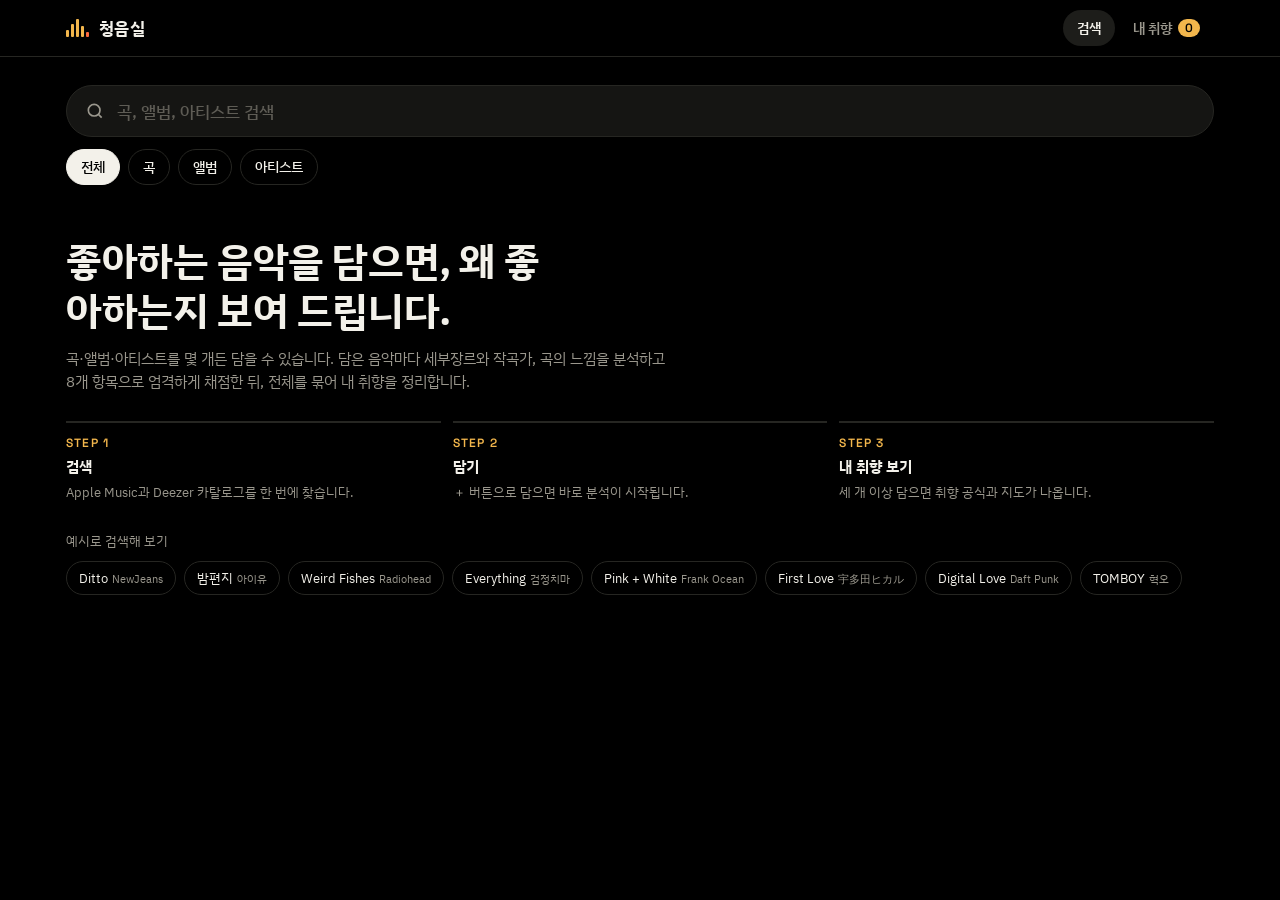
==== music-taste-lab/index.html @ bf543174 "feat(music-taste-lab): 음악 취향 분석 웹사이트 추가 Apple·Deezer 통합 검색, MusicBrainz 크레딧·세부장르, 30초 미리듣기 브라우저 내 오디" ====
<!doctype html>
<html lang="ko">
<head>
<meta charset="utf-8">
<meta name="viewport" content="width=device-width,initial-scale=1,viewport-fit=cover">
<title>청음실</title>
<meta name="description" content="곡·앨범·아티스트를 검색해 담으면 세부장르, 작곡가, 곡의 느낌, 엄격한 점수와 내 음악 취향을 분석해 줍니다.">
<meta name="theme-color" content="#000000">
<link rel="preconnect" href="https://fonts.googleapis.com">
<link rel="preconnect" href="https://fonts.gstatic.com" crossorigin>
<link rel="stylesheet" href="https://fonts.googleapis.com/css2?family=IBM+Plex+Sans+KR:wght@400;500;600;700&family=Space+Grotesk:wght@500;600;700&display=swap">
<link rel="stylesheet" href="style.css">
</head>
<body>
<header class="top">
  <div class="top-in">
    <a class="brand" href="#search" aria-label="청음실 처음으로">
      <span class="brand-mark" aria-hidden="true"><i></i><i></i><i></i><i></i><i></i></span>
      <span class="brand-name">청음실</span>
    </a>
    <nav class="nav" aria-label="주요 화면">
      <a href="#search" data-nav="search" class="nav-btn">검색</a>
      <a href="#taste" data-nav="taste" class="nav-btn">내 취향 <span class="count" id="libCount">0</span></a>
    </nav>
  </div>
</header>

<main>
  <section id="view-search" class="view">
    <div class="search-wrap">
      <form class="searchbox" id="searchForm" role="search" autocomplete="off">
        <svg class="ico" viewBox="0 0 24 24" aria-hidden="true"><circle cx="11" cy="11" r="7"/><path d="m20 20-3.6-3.6"/></svg>
        <input id="q" type="search" placeholder="곡, 앨범, 아티스트 검색" aria-label="곡, 앨범, 아티스트 검색" enterkeyhint="search" spellcheck="false">
        <button type="button" id="clearQ" class="clear" aria-label="검색어 지우기" hidden>×</button>
      </form>
      <div class="tabs" role="tablist" id="tabs">
        <button role="tab" data-tab="all" aria-selected="true">전체</button>
        <button role="tab" data-tab="track" aria-selected="false">곡</button>
        <button role="tab" data-tab="album" aria-selected="false">앨범</button>
        <button role="tab" data-tab="artist" aria-selected="false">아티스트</button>
      </div>
    </div>
    <div id="results" class="results" aria-live="polite"></div>
  </section>

  <section id="view-taste" class="view" hidden>
    <div id="taste"></div>
  </section>
</main>

<div id="sheetBack" class="sheet-back" hidden></div>
<aside id="sheet" class="sheet" hidden aria-modal="true" role="dialog" aria-label="분석">
  <div class="sheet-bar">
    <button class="icon-btn" id="sheetPrev" hidden aria-label="이전">‹</button>
    <span class="sheet-title" id="sheetTitle">분석</span>
    <button class="icon-btn" id="sheetClose" aria-label="닫기">×</button>
  </div>
  <div class="sheet-body" id="sheetBody"></div>
</aside>

<div class="player" id="playerBar" hidden>
  <img id="pArt" alt="">
  <div class="p-meta"><b id="pTitle"></b><span id="pArtist"></span></div>
  <button class="icon-btn" id="pToggle" aria-label="일시정지">❚❚</button>
  <div class="p-prog"><i id="pProg"></i></div>
</div>
<audio id="audio" preload="none"></audio>
<div id="toast" class="toast" role="status" hidden></div>

<script type="module" src="app.js"></script>
</body>
</html>
---- music-taste-lab/style.css ----
/* 청음실 — 블랙 리스닝룸. 앰버 VU 미터를 유일한 강조색으로 사용.
   레이아웃: 상단 고정 검색 → 결과 목록 → 오른쪽(모바일은 전체화면) 분석 시트 */
:root {
  --bg: #000000;
  --s1: #0c0c0b;
  --s2: #151513;
  --s3: #1d1d1a;
  --line: #262622;
  --fg: #f3f1ea;
  --mut: #9a978d;
  --dim: #5e5c55;
  --acc: #f2b64c;
  --acc-2: #c98a1e;
  --hot: #ff6b3d;
  --ok: #8fd18a;
  --ink: #000000;
  --r: 10px;
  --f-body: "IBM Plex Sans KR", "Apple SD Gothic Neo", "Malgun Gothic", system-ui, sans-serif;
  --f-num: "Space Grotesk", "IBM Plex Sans KR", ui-sans-serif, system-ui, sans-serif;
  --gutter-l: max(16px, env(safe-area-inset-left, 0px));
  --gutter-r: max(16px, env(safe-area-inset-right, 0px));
  color-scheme: dark;
}
* { box-sizing: border-box; }
html, body { background: var(--bg); color: var(--fg); }
body { margin: 0; font: 15px/1.55 var(--f-body); -webkit-font-smoothing: antialiased; padding-bottom: calc(76px + env(safe-area-inset-bottom, 0px)); }
img { max-width: 100%; display: block; }
a { color: inherit; }
button { font: inherit; color: inherit; cursor: pointer; }
:focus-visible { outline: 2px solid var(--acc); outline-offset: 2px; border-radius: 6px; }
[hidden] { display: none !important; }
h1, h2, h3 { text-wrap: balance; margin: 0; line-height: 1.25; }
.num { font-family: var(--f-num); font-variant-numeric: tabular-nums; }
.mut { color: var(--mut); }
.dim { color: var(--dim); }

/* ── 상단 ── */
.top { position: sticky; top: 0; z-index: 30; background: rgba(0,0,0,.92); backdrop-filter: blur(10px); border-bottom: 1px solid var(--line); padding-top: env(safe-area-inset-top, 0px); }
.top-in { max-width: 1180px; margin: 0 auto; display: flex; align-items: center; justify-content: space-between; gap: 16px; height: 56px; padding-left: var(--gutter-l); padding-right: var(--gutter-r); }
.brand { display: flex; align-items: center; gap: 10px; text-decoration: none; }
.brand-name { font-weight: 700; letter-spacing: .02em; font-size: 17px; }
.brand-mark { display: flex; align-items: flex-end; gap: 2px; height: 18px; }
.brand-mark i { width: 3px; background: var(--acc); border-radius: 1px; }
.brand-mark i:nth-child(1) { height: 40%; } .brand-mark i:nth-child(2) { height: 75%; } .brand-mark i:nth-child(3) { height: 100%; }
.brand-mark i:nth-child(4) { height: 60%; } .brand-mark i:nth-child(5) { height: 30%; background: var(--hot); }
.nav { display: flex; gap: 4px; }
.nav-btn { text-decoration: none; padding: 7px 14px; border-radius: 999px; color: var(--mut); font-weight: 600; font-size: 14px; display: flex; align-items: center; gap: 6px; }
.nav-btn[aria-current="page"] { background: var(--s3); color: var(--fg); }
.count { font-family: var(--f-num); font-size: 12px; background: var(--acc); color: var(--ink); border-radius: 999px; padding: 0 7px; line-height: 18px; min-width: 18px; text-align: center; }

main { max-width: 1180px; margin: 0 auto; padding-left: var(--gutter-l); padding-right: var(--gutter-r); }
.view { padding-block: 20px 40px; }

/* ── 검색 ── */
.search-wrap { position: sticky; top: calc(56px + env(safe-area-inset-top, 0px)); z-index: 20; background: var(--bg); padding-block: 8px 10px; }
.searchbox { position: relative; display: flex; align-items: center; background: var(--s2); border: 1px solid var(--line); border-radius: 999px; height: 52px; padding: 0 8px 0 18px; transition: border-color .15s; }
.searchbox:focus-within { border-color: var(--mut); }
.searchbox .ico { width: 20px; height: 20px; fill: none; stroke: var(--mut); stroke-width: 2; flex: none; }
.searchbox input { flex: 1; min-width: 0; background: none; border: 0; outline: 0; color: var(--fg); font: 500 17px var(--f-body); padding: 0 12px; height: 100%; }
.searchbox input::-webkit-search-cancel-button { display: none; }
.searchbox input::placeholder { color: var(--dim); }
.clear { width: 36px; height: 36px; border: 0; background: none; color: var(--mut); font-size: 22px; border-radius: 50%; }
.suggest { position: absolute; left: 0; right: 0; top: 58px; background: var(--s2); border: 1px solid var(--line); border-radius: 14px; list-style: none; margin: 0; padding: 6px; z-index: 5; box-shadow: 0 20px 40px rgba(0,0,0,.6); }
.suggest li { display: flex; align-items: center; gap: 12px; padding: 8px 10px; border-radius: 8px; cursor: pointer; }
.suggest li[aria-selected="true"], .suggest li:hover { background: var(--s3); }
.suggest img { width: 36px; height: 36px; border-radius: 4px; object-fit: cover; background: var(--s3); }
.suggest .t { display: flex; flex-direction: column; min-width: 0; }
.suggest .t b, .suggest .t span { white-space: nowrap; overflow: hidden; text-overflow: ellipsis; }
.suggest .t span { color: var(--mut); font-size: 13px; }
.tabs { display: flex; gap: 8px; margin-top: 12px; overflow-x: auto; scrollbar-width: none; }
.tabs button { flex: none; border: 1px solid var(--line); background: none; color: var(--fg); padding: 6px 14px; border-radius: 999px; font-size: 14px; font-weight: 500; }
.tabs button[aria-selected="true"] { background: var(--fg); color: var(--ink); border-color: var(--fg); }

.results { margin-top: 12px; display: grid; gap: 32px; }
.sec-h { display: flex; align-items: baseline; justify-content: space-between; gap: 12px; margin-bottom: 12px; }
.sec-h h2 { font-size: 20px; font-weight: 700; }
.sec-h .more { background: none; border: 0; color: var(--mut); font-size: 13px; font-weight: 600; padding: 4px; }
.sec-h .more:hover { color: var(--fg); }
.top-grid { display: grid; grid-template-columns: minmax(0, 5fr) minmax(0, 7fr); gap: 24px; }
.top-grid > div, .results > div { min-width: 0; }
.top-card { background: var(--s1); border: 1px solid var(--line); border-radius: 14px; padding: 20px; display: flex; flex-direction: column; gap: 16px; cursor: pointer; transition: background .15s; min-width: 0; }
.top-card:hover { background: var(--s2); }
.top-card img { width: 104px; height: 104px; object-fit: cover; border-radius: 8px; background: var(--s3); box-shadow: 0 10px 30px rgba(0,0,0,.6); }
.top-card.artist img { border-radius: 50%; }
.top-card h3 { font-size: 28px; font-weight: 700; word-break: keep-all; overflow-wrap: anywhere; }
.top-card .meta { display: flex; gap: 8px; align-items: center; color: var(--mut); font-size: 14px; flex-wrap: wrap; }
.pill { font-size: 11px; font-weight: 700; letter-spacing: .06em; padding: 3px 9px; border-radius: 999px; background: var(--s3); color: var(--fg); text-transform: uppercase; }
.top-card .row-actions { display: flex; gap: 8px; flex-wrap: wrap; }

.list { display: flex; flex-direction: column; min-width: 0; }
.trow { display: grid; grid-template-columns: 48px minmax(0, 1fr) auto auto; align-items: center; gap: 12px; padding: 6px 8px; border-radius: 8px; cursor: pointer; min-width: 0; }
.trow:hover { background: var(--s2); }
.cover { position: relative; width: 48px; height: 48px; border-radius: 4px; overflow: hidden; background: var(--s3); flex: none; }
.cover img { width: 100%; height: 100%; object-fit: cover; }
.cover .play { position: absolute; inset: 0; border: 0; background: rgba(0,0,0,.55); display: grid; place-items: center; opacity: 0; transition: opacity .12s; font-size: 16px; color: #fff; }
.trow:hover .cover .play, .cover .play.on, .cover .play:focus-visible { opacity: 1; }
.cover .play[disabled] { display: none; }
.tmeta { min-width: 0; display: flex; flex-direction: column; }
.tmeta b { font-weight: 600; white-space: nowrap; overflow: hidden; text-overflow: ellipsis; }
.tmeta span { color: var(--mut); font-size: 13px; white-space: nowrap; overflow: hidden; text-overflow: ellipsis; }
.e { display: inline-block; font-size: 9px; font-weight: 700; background: var(--mut); color: var(--ink); border-radius: 2px; padding: 0 3px; margin-right: 6px; vertical-align: 2px; }
.dur { display: flex; align-items: center; gap: 10px; color: var(--mut); font-size: 13px; font-family: var(--f-num); font-variant-numeric: tabular-nums; }
.srcs { display: flex; gap: 3px; }
.srcs i { width: 6px; height: 6px; border-radius: 50%; background: var(--dim); }
.srcs i.apple { background: #e9e6dc; } .srcs i.deezer { background: var(--acc-2); }

.add { width: 34px; height: 34px; border-radius: 50%; border: 1px solid var(--line); background: none; display: grid; place-items: center; font-size: 18px; line-height: 1; color: var(--fg); flex: none; }
.add:hover { border-color: var(--fg); }
.add.on { background: var(--acc); color: var(--ink); border-color: var(--acc); }

.btn { display: inline-flex; align-items: center; gap: 8px; border: 1px solid var(--line); background: var(--s2); color: var(--fg); padding: 9px 16px; border-radius: 999px; font-size: 14px; font-weight: 600; text-decoration: none; }
.btn:hover { border-color: var(--mut); }
.btn.primary { background: var(--acc); color: var(--ink); border-color: var(--acc); }
.btn.primary:hover { background: #ffc965; }
.btn.ghost { background: none; }
.btn.small { padding: 6px 12px; font-size: 13px; }

.shelf { display: grid; grid-auto-flow: column; grid-auto-columns: minmax(150px, 180px); gap: 14px; overflow-x: auto; padding-bottom: 8px; scrollbar-width: thin; scrollbar-color: var(--line) transparent; }
.card { background: none; border: 0; text-align: left; padding: 10px; border-radius: 10px; display: flex; flex-direction: column; gap: 8px; min-width: 0; cursor: pointer; }
.card:hover { background: var(--s2); }
.card img, .card .ph { width: 100%; aspect-ratio: 1; object-fit: cover; border-radius: 6px; background: var(--s3); }
.card.artist img, .card.artist .ph { border-radius: 50%; }
.card b { font-weight: 600; white-space: nowrap; overflow: hidden; text-overflow: ellipsis; }
.card span { color: var(--mut); font-size: 13px; white-space: nowrap; overflow: hidden; text-overflow: ellipsis; }
.ph { display: grid; place-items: center; color: var(--dim); font: 700 28px var(--f-num); }
.grid-cards { display: grid; grid-template-columns: repeat(auto-fill, minmax(150px, 1fr)); gap: 6px; }

/* 시작 화면 */
.intro { padding-block: 28px 8px; display: grid; gap: 28px; }
.intro h1 { font-size: clamp(26px, 4.4vw, 40px); font-weight: 700; letter-spacing: -.01em; max-width: 18em; }
.intro p { color: var(--mut); max-width: 40em; margin: 0; }
.steps { display: grid; grid-template-columns: repeat(3, minmax(0, 1fr)); gap: 12px; }
.step { border-top: 2px solid var(--line); padding-top: 12px; display: grid; gap: 4px; }
.step b { font-size: 15px; } .step span { color: var(--mut); font-size: 13px; }
.step .n { font: 600 12px var(--f-num); color: var(--acc); letter-spacing: .1em; }
.chips { display: flex; flex-wrap: wrap; gap: 8px; }
.chip { border: 1px solid var(--line); background: none; color: var(--fg); padding: 6px 12px; border-radius: 999px; font-size: 13px; }
.chip:hover { border-color: var(--acc); color: var(--acc); }
.chip small { color: var(--mut); margin-left: 4px; }

.state { padding: 40px 0; color: var(--mut); text-align: center; }
.skel { display: grid; gap: 10px; }
.skel i { height: 56px; border-radius: 8px; background: linear-gradient(90deg, var(--s1), var(--s2), var(--s1)); background-size: 200% 100%; animation: sh 1.2s linear infinite; }
@keyframes sh { to { background-position: -200% 0; } }
.notice { font-size: 13px; color: var(--mut); border: 1px dashed var(--line); border-radius: 8px; padding: 8px 12px; }

/* ── 분석 시트 ── */
.sheet-back { position: fixed; inset: 0; background: rgba(0,0,0,.6); z-index: 40; }
.sheet { position: fixed; top: 0; right: 0; bottom: 0; width: min(560px, 100%); background: var(--s1); border-left: 1px solid var(--line); z-index: 41; display: flex; flex-direction: column; padding-top: env(safe-area-inset-top, 0px); padding-bottom: env(safe-area-inset-bottom, 0px); padding-right: env(safe-area-inset-right, 0px); animation: slide .22s ease-out; }
@keyframes slide { from { transform: translateX(24px); opacity: .4; } }
.sheet-bar { display: flex; align-items: center; justify-content: space-between; gap: 8px; height: 52px; padding: 0 10px; border-bottom: 1px solid var(--line); }
.sheet-title { font-weight: 600; font-size: 14px; color: var(--mut); flex: 1; padding-left: 6px; white-space: nowrap; overflow: hidden; text-overflow: ellipsis; }
.icon-btn { width: 38px; height: 38px; border-radius: 50%; border: 0; background: none; color: var(--fg); font-size: 22px; display: grid; place-items: center; }
.icon-btn:hover { background: var(--s3); }
.sheet-body { overflow-y: auto; padding: 20px 20px 48px; display: grid; gap: 28px; align-content: start; }
.d-head { display: grid; grid-template-columns: 112px minmax(0, 1fr); gap: 16px; align-items: end; }
.d-head img, .d-head .ph { width: 112px; height: 112px; object-fit: cover; border-radius: 8px; background: var(--s3); }
.d-head.artist img, .d-head.artist .ph { border-radius: 50%; }
.d-head h2 { font-size: 24px; font-weight: 700; word-break: keep-all; overflow-wrap: anywhere; }
.d-head .sub { color: var(--mut); font-size: 14px; }
.d-actions { display: flex; gap: 8px; flex-wrap: wrap; }
.links { display: flex; gap: 6px; flex-wrap: wrap; }
.links a { font-size: 12px; font-weight: 600; color: var(--mut); border: 1px solid var(--line); padding: 4px 10px; border-radius: 999px; text-decoration: none; }
.links a:hover { color: var(--fg); border-color: var(--mut); }
.block { display: grid; gap: 12px; }
.block > h3 { font-size: 13px; font-weight: 700; letter-spacing: .08em; color: var(--mut); text-transform: uppercase; }
.progress { display: grid; gap: 6px; font-size: 14px; }
.progress div { display: flex; gap: 10px; align-items: center; color: var(--mut); }
.progress div.done { color: var(--fg); }
.progress div::before { content: ""; width: 8px; height: 8px; border-radius: 50%; background: var(--line); flex: none; }
.progress div.done::before { background: var(--acc); }
.progress div.now::before { background: var(--acc); animation: pulse .9s ease-in-out infinite alternate; }
@keyframes pulse { to { opacity: .2; } }

/* 점수 */
.score { display: grid; grid-template-columns: auto minmax(0, 1fr); gap: 18px; align-items: center; background: var(--s2); border: 1px solid var(--line); border-radius: 14px; padding: 18px; }
.score-num { font: 700 56px/1 var(--f-num); letter-spacing: -.03em; font-variant-numeric: tabular-nums; }
.score-num small { font-size: 18px; color: var(--mut); letter-spacing: 0; margin-left: 2px; }
.score-grade { display: flex; align-items: baseline; gap: 8px; }
.score-grade b { font: 700 22px var(--f-num); color: var(--acc); }
.score p { margin: 4px 0 0; font-size: 13px; color: var(--mut); }
.vu { display: flex; gap: 2px; height: 10px; margin-top: 10px; }
.vu i { flex: 1; background: var(--s3); border-radius: 1px; }
.vu i.on { background: var(--acc); } .vu i.on.hot { background: var(--hot); }
.axes { display: grid; gap: 2px; }
.axis { display: grid; grid-template-columns: 92px minmax(0, 1fr) 46px 40px; align-items: center; gap: 10px; padding: 6px 0; border-bottom: 1px solid var(--line); }
.axis .nm { font-size: 14px; font-weight: 600; display: flex; flex-direction: column; }
.axis .nm small { font: 500 11px var(--f-num); color: var(--dim); }
.axis input[type=range] { width: 100%; accent-color: var(--acc); min-width: 0; }
.axis .v { font: 600 15px var(--f-num); text-align: right; font-variant-numeric: tabular-nums; }
.badge { white-space: nowrap; font-size: 10px; font-weight: 700; padding: 2px 6px; border-radius: 4px; text-align: center; letter-spacing: .02em; }
.badge.m { background: rgba(242,182,76,.16); color: var(--acc); }
.badge.g { background: var(--s3); color: var(--mut); }
.badge.u { background: var(--fg); color: var(--ink); }
.axis-hint { grid-column: 1 / -1; font-size: 12px; color: var(--dim); margin-top: -2px; }
.score-tools { display: flex; gap: 14px; align-items: center; flex-wrap: wrap; font-size: 13px; color: var(--mut); }
.score-tools label { display: flex; gap: 6px; align-items: center; cursor: pointer; }
.fit { display: grid; grid-template-columns: repeat(2, minmax(0, 1fr)); gap: 10px; }
.kv { background: var(--s2); border: 1px solid var(--line); border-radius: 10px; padding: 12px 14px; display: grid; gap: 2px; min-width: 0; }
.kv span { font-size: 12px; color: var(--mut); }
.kv b { font: 600 22px var(--f-num); font-variant-numeric: tabular-nums; }
.kv em { font-style: normal; font-size: 12px; color: var(--dim); }

.genres { display: flex; flex-wrap: wrap; gap: 8px; }
.genre { border: 1px solid var(--line); border-radius: 8px; padding: 6px 10px; display: flex; flex-direction: column; min-width: 0; }
.genre b { font-size: 14px; font-weight: 600; }
.genre span { font-size: 11px; color: var(--mut); }
.genre.lead { border-color: var(--acc); }
.genre.lead b { color: var(--acc); }
.credits { display: grid; gap: 8px; }
.credit { display: grid; grid-template-columns: 96px minmax(0, 1fr); gap: 12px; font-size: 14px; }
.credit span { color: var(--mut); }
.credit b { font-weight: 500; }
.mood-words { font-size: 26px; font-weight: 700; letter-spacing: -.01em; }
.mood-tex { display: flex; flex-wrap: wrap; gap: 6px; }
.mood-tex span { font-size: 13px; color: var(--fg); background: var(--s2); border-radius: 6px; padding: 4px 9px; }
.metrics { display: grid; grid-template-columns: repeat(2, minmax(0, 1fr)); gap: 8px; }
.metric { background: var(--s2); border-radius: 10px; padding: 10px 12px; display: grid; gap: 4px; min-width: 0; }
.metric span { font-size: 12px; color: var(--mut); }
.metric b { font: 600 18px var(--f-num); font-variant-numeric: tabular-nums; }
.metric em { font-style: normal; font-size: 11px; color: var(--dim); line-height: 1.4; }
.meter { height: 4px; background: var(--s3); border-radius: 2px; overflow: hidden; }
.meter i { display: block; height: 100%; background: var(--acc); }
.quad-wrap { position: relative; }
canvas.quad { width: 100%; aspect-ratio: 1.25; display: block; background: var(--s1); border: 1px solid var(--line); border-radius: 12px; }
.foot { font-size: 12px; color: var(--dim); line-height: 1.6; border-top: 1px solid var(--line); padding-top: 12px; }
.foot a { color: var(--mut); }
.tracks .trow { grid-template-columns: 28px minmax(0, 1fr) 80px 44px; }
.tracks .idx { color: var(--mut); font: 500 13px var(--f-num); text-align: center; }
.minibar { display: flex; align-items: center; gap: 8px; font: 600 13px var(--f-num); }
.minibar i { flex: 1; height: 4px; background: var(--s3); border-radius: 2px; position: relative; overflow: hidden; }
.minibar i::after { content: ""; position: absolute; inset: 0 auto 0 0; width: var(--w, 0%); background: var(--acc); }

/* ── 취향 리포트 ── */
.t-head { display: grid; gap: 10px; padding-block: 12px 4px; }
.t-head .ver { font: 600 12px var(--f-num); color: var(--acc); letter-spacing: .12em; }
.t-head h1 { font-size: clamp(24px, 3.6vw, 34px); font-weight: 700; max-width: 22em; }
.t-head p { margin: 0; color: var(--mut); max-width: 46em; }
.t-grid { display: grid; grid-template-columns: repeat(2, minmax(0, 1fr)); gap: 16px; margin-top: 20px; align-items: start; }
.panel { background: var(--s1); border: 1px solid var(--line); border-radius: 14px; padding: 18px; display: grid; gap: 14px; align-content: start; min-width: 0; }
.panel h2 { font-size: 15px; font-weight: 700; }
.panel.wide { grid-column: 1 / -1; }
.bars { display: grid; gap: 8px; }
.bar { display: grid; grid-template-columns: minmax(0, 9em) minmax(0, 1fr) 3.2em; gap: 10px; align-items: center; font-size: 14px; }
.bar .lbl { white-space: nowrap; overflow: hidden; text-overflow: ellipsis; }
.bar .lbl small { color: var(--mut); margin-left: 4px; }
.bar .trk { height: 8px; background: var(--s3); border-radius: 2px; overflow: hidden; }
.bar .trk i { display: block; height: 100%; background: var(--acc); }
.bar .val { text-align: right; color: var(--mut); font: 500 13px var(--f-num); }
.stats { display: grid; grid-template-columns: repeat(3, minmax(0, 1fr)); gap: 8px; }
.lib-tools { display: flex; gap: 8px; flex-wrap: wrap; align-items: center; justify-content: space-between; }
.seg { display: inline-flex; background: var(--s2); border-radius: 999px; padding: 3px; }
.seg button { border: 0; background: none; color: var(--mut); padding: 5px 12px; border-radius: 999px; font-size: 13px; font-weight: 600; }
.seg button[aria-pressed="true"] { background: var(--s3); color: var(--fg); }
.lrow { display: grid; grid-template-columns: 48px minmax(0, 1fr) 64px 34px; gap: 12px; align-items: center; padding: 6px 8px; border-radius: 8px; cursor: pointer; }
.lrow:hover { background: var(--s2); }
.lscore { text-align: right; display: flex; flex-direction: column; }
.lscore b { font: 700 18px var(--f-num); font-variant-numeric: tabular-nums; }
.lscore span { font-size: 11px; color: var(--mut); }
.queue { font-size: 13px; color: var(--acc); display: flex; align-items: center; gap: 8px; }
.queue::before { content: ""; width: 7px; height: 7px; border-radius: 50%; background: var(--acc); animation: pulse .9s ease-in-out infinite alternate; }
.danger { color: var(--hot) !important; }

/* 하단 플레이어 */
.player { position: fixed; left: 0; right: 0; bottom: 0; z-index: 35; background: var(--s1); border-top: 1px solid var(--line); display: grid; grid-template-columns: 44px minmax(0, 1fr) 40px; gap: 12px; align-items: center; padding: 8px var(--gutter-r) calc(8px + env(safe-area-inset-bottom, 0px)) var(--gutter-l); }
.player img { width: 44px; height: 44px; border-radius: 4px; object-fit: cover; background: var(--s3); }
.p-meta { display: flex; flex-direction: column; min-width: 0; }
.p-meta b, .p-meta span { white-space: nowrap; overflow: hidden; text-overflow: ellipsis; }
.p-meta span { font-size: 12px; color: var(--mut); }
.p-prog { position: absolute; left: 0; right: 0; top: -1px; height: 2px; background: transparent; }
.p-prog i { display: block; height: 100%; width: 0; background: var(--acc); }
.toast { position: fixed; left: 50%; bottom: calc(84px + env(safe-area-inset-bottom, 0px)); transform: translateX(-50%); background: var(--fg); color: var(--ink); padding: 10px 18px; border-radius: 999px; font-size: 14px; font-weight: 600; z-index: 60; max-width: calc(100% - 32px); text-align: center; }

@media (max-width: 860px) {
  .top-grid { grid-template-columns: minmax(0, 1fr); }
  .t-grid { grid-template-columns: minmax(0, 1fr); }
}
@media (max-width: 560px) {
  body { font-size: 14px; }
  .steps { grid-template-columns: minmax(0, 1fr); }
  .trow { grid-template-columns: 48px minmax(0, 1fr) auto; }
  .trow .dur { display: none; }
  .sheet-body { padding: 16px 16px 48px; }
  .d-head { grid-template-columns: 88px minmax(0, 1fr); }
  .d-head img, .d-head .ph { width: 88px; height: 88px; }
  .axis { grid-template-columns: 74px minmax(0, 1fr) 34px 44px; gap: 8px; }
  .score-num { font-size: 46px; }
  .stats { grid-template-columns: repeat(2, minmax(0, 1fr)); }
  .bar { grid-template-columns: minmax(0, 7em) minmax(0, 1fr) 2.8em; }
  .tracks .trow { grid-template-columns: 24px minmax(0, 1fr) 64px 40px; }
}
@media (prefers-reduced-motion: reduce) { *, *::before, *::after { animation: none !important; transition: none !important; } }
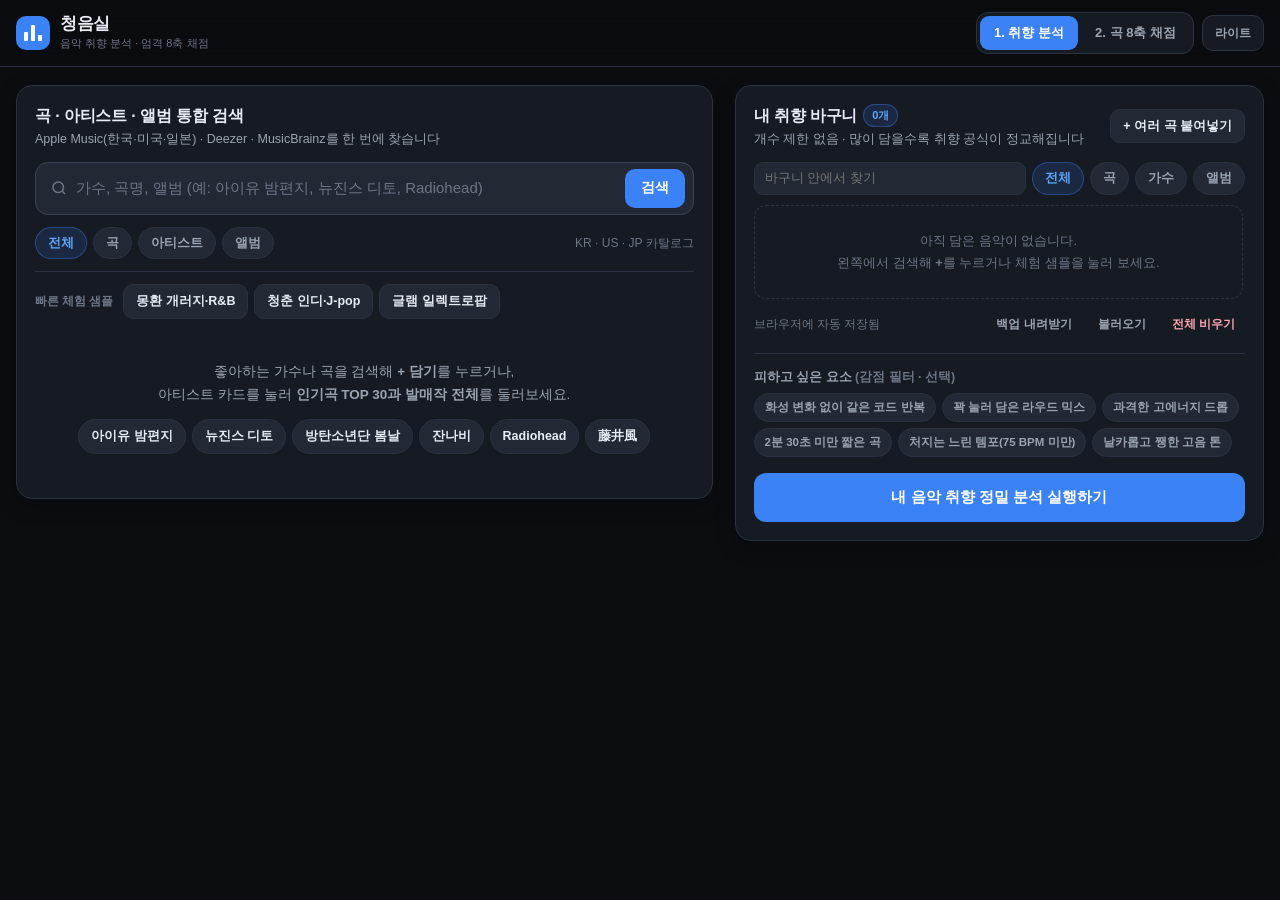
==== commit f65cd36d: "feat(music-taste-lab): 참고 디자인 기반 전면 개편, 한글 검색 정확도 개선 - 왼쪽 통합 검색 + 오른쪽 취향 바구니, 아티스트(인기곡 30·발매작)·앨범 상세" ====
--- a/music-taste-lab/index.html
+++ b/music-taste-lab/index.html
@@ -4,69 +4,184 @@
 <meta charset="utf-8">
 <meta name="viewport" content="width=device-width,initial-scale=1,viewport-fit=cover">
 <title>청음실</title>
-<meta name="description" content="곡·앨범·아티스트를 검색해 담으면 세부장르, 작곡가, 곡의 느낌, 엄격한 점수와 내 음악 취향을 분석해 줍니다.">
-<meta name="theme-color" content="#000000">
-<link rel="preconnect" href="https://fonts.googleapis.com">
-<link rel="preconnect" href="https://fonts.gstatic.com" crossorigin>
-<link rel="stylesheet" href="https://fonts.googleapis.com/css2?family=IBM+Plex+Sans+KR:wght@400;500;600;700&family=Space+Grotesk:wght@500;600;700&display=swap">
+<meta name="description" content="곡·앨범·아티스트를 검색해 담으면 세부장르, 작곡가, 곡의 느낌, 엄격한 8축 점수와 내 음악 취향 공식을 분석해 줍니다.">
+<meta name="theme-color" content="#0B0D10">
+<link rel="icon" href="data:image/svg+xml,%3Csvg xmlns=%22http://www.w3.org/2000/svg%22 viewBox=%220 0 16 16%22%3E%3Crect width=%2216%22 height=%2216%22 rx=%224%22 fill=%22%233B82F6%22/%3E%3Crect x=%223.5%22 y=%227%22 width=%222%22 height=%225.5%22 fill=%22%23fff%22/%3E%3Crect x=%227%22 y=%223.5%22 width=%222%22 height=%229%22 fill=%22%23fff%22/%3E%3Crect x=%2210.5%22 y=%228.5%22 width=%222%22 height=%224%22 fill=%22%23fff%22/%3E%3C/svg%3E">
 <link rel="stylesheet" href="style.css">
 </head>
 <body>
-<header class="top">
-  <div class="top-in">
-    <a class="brand" href="#search" aria-label="청음실 처음으로">
-      <span class="brand-mark" aria-hidden="true"><i></i><i></i><i></i><i></i><i></i></span>
-      <span class="brand-name">청음실</span>
+<header class="app-header">
+  <div class="header-inner">
+    <a class="brand" href="#" data-act="tab" data-tab="analyze" aria-label="청음실 처음 화면">
+      <span class="brand-badge" aria-hidden="true"><i></i><i></i><i></i></span>
+      <span><span class="brand-title">청음실</span><span class="brand-sub">음악 취향 분석 · 엄격 8축 채점</span></span>
     </a>
-    <nav class="nav" aria-label="주요 화면">
-      <a href="#search" data-nav="search" class="nav-btn">검색</a>
-      <a href="#taste" data-nav="taste" class="nav-btn">내 취향 <span class="count" id="libCount">0</span></a>
-    </nav>
+    <div class="header-actions">
+      <nav class="segmented-nav" aria-label="화면 전환">
+        <button type="button" class="nav-btn active" data-act="tab" data-tab="analyze">1. 취향 분석</button>
+        <button type="button" class="nav-btn" data-act="tab" data-tab="rubric">2. 곡 8축 채점</button>
+      </nav>
+      <button type="button" class="theme-btn" id="themeBtn" aria-label="밝은 화면으로 전환">라이트</button>
+    </div>
   </div>
 </header>
 
-<main>
-  <section id="view-search" class="view">
-    <div class="search-wrap">
-      <form class="searchbox" id="searchForm" role="search" autocomplete="off">
-        <svg class="ico" viewBox="0 0 24 24" aria-hidden="true"><circle cx="11" cy="11" r="7"/><path d="m20 20-3.6-3.6"/></svg>
-        <input id="q" type="search" placeholder="곡, 앨범, 아티스트 검색" aria-label="곡, 앨범, 아티스트 검색" enterkeyhint="search" spellcheck="false">
-        <button type="button" id="clearQ" class="clear" aria-label="검색어 지우기" hidden>×</button>
-      </form>
-      <div class="tabs" role="tablist" id="tabs">
-        <button role="tab" data-tab="all" aria-selected="true">전체</button>
-        <button role="tab" data-tab="track" aria-selected="false">곡</button>
-        <button role="tab" data-tab="album" aria-selected="false">앨범</button>
-        <button role="tab" data-tab="artist" aria-selected="false">아티스트</button>
+<main class="container">
+  <!-- 1. 취향 분석 -->
+  <section id="viewAnalyze">
+    <div class="workspace-grid">
+      <!-- 왼쪽: 검색 -->
+      <div class="card" id="searchCard">
+        <div class="card-header">
+          <div>
+            <h1 class="card-title">곡 · 아티스트 · 앨범 통합 검색</h1>
+            <p class="card-desc">Apple Music(한국·미국·일본) · Deezer · MusicBrainz를 한 번에 찾습니다</p>
+          </div>
+        </div>
+        <form class="search-box" id="searchForm" role="search" autocomplete="off">
+          <svg class="ico" viewBox="0 0 24 24" aria-hidden="true"><circle cx="11" cy="11" r="7"/><path d="m20 20-3.6-3.6"/></svg>
+          <input id="q" type="search" class="search-input" placeholder="가수, 곡명, 앨범 (예: 아이유 밤편지, 뉴진스 디토, Radiohead)" aria-label="검색어" enterkeyhint="search" spellcheck="false">
+          <button type="button" class="btn-ghost" id="clearQ" aria-label="검색어 지우기" hidden>✕</button>
+          <button type="submit" class="btn-primary">검색</button>
+        </form>
+        <div class="filter-row">
+          <div class="pill-group" role="tablist" id="filters">
+            <button type="button" class="pill active" data-act="filter" data-f="all">전체</button>
+            <button type="button" class="pill" data-act="filter" data-f="track">곡</button>
+            <button type="button" class="pill" data-act="filter" data-f="artist">아티스트</button>
+            <button type="button" class="pill" data-act="filter" data-f="album">앨범</button>
+          </div>
+          <span class="status" id="status">KR · US · JP 카탈로그</span>
+        </div>
+        <div class="preset-bar">
+          <span class="preset-label">빠른 체험 샘플</span>
+          <button type="button" class="btn-secondary" data-act="preset" data-p="garage">몽환 개러지·R&amp;B</button>
+          <button type="button" class="btn-secondary" data-act="preset" data-p="band">청춘 인디·J-pop</button>
+          <button type="button" class="btn-secondary" data-act="preset" data-p="glam">글램 일렉트로팝</button>
+        </div>
+        <div id="results" class="results-area" aria-live="polite"></div>
+      </div>
+
+      <!-- 오른쪽: 취향 바구니 -->
+      <div class="card sticky-col" id="basketCard">
+        <div class="card-header">
+          <div>
+            <h2 class="card-title">내 취향 바구니 <span class="badge" id="basketCount">0개</span></h2>
+            <p class="card-desc">개수 제한 없음 · 많이 담을수록 취향 공식이 정교해집니다</p>
+          </div>
+          <div class="row-gap">
+            <button type="button" class="btn-secondary" data-act="bulkOpen">+ 여러 곡 붙여넣기</button>
+          </div>
+        </div>
+        <div class="basket-toolbar">
+          <input id="basketFilter" type="search" class="basket-search" placeholder="바구니 안에서 찾기" aria-label="바구니 안에서 찾기">
+          <div class="pill-group" id="basketTypes">
+            <button type="button" class="pill active" data-act="btype" data-t="all">전체</button>
+            <button type="button" class="pill" data-act="btype" data-t="track">곡</button>
+            <button type="button" class="pill" data-act="btype" data-t="artist">가수</button>
+            <button type="button" class="pill" data-act="btype" data-t="album">앨범</button>
+          </div>
+        </div>
+        <div id="basketList" class="basket-list"></div>
+        <div class="basket-foot">
+          <span class="muted" id="queueText">브라우저에 자동 저장됨</span>
+          <div class="row-gap">
+            <button type="button" class="btn-ghost" data-act="export">백업 내려받기</button>
+            <label class="btn-ghost">불러오기<input type="file" accept=".json,application/json" data-act="import" hidden></label>
+            <button type="button" class="btn-ghost danger" data-act="clearAsk">전체 비우기</button>
+            <button type="button" class="btn-ghost danger" data-act="clearYes" hidden>정말 비우기</button>
+          </div>
+        </div>
+        <div class="anti-box">
+          <div class="anti-title">피하고 싶은 요소 <span class="muted">(감점 필터 · 선택)</span></div>
+          <div class="pill-group" id="antiTags"></div>
+        </div>
+        <button type="button" class="btn-primary analyze-cta" data-act="analyze" id="analyzeBtn">내 음악 취향 정밀 분석 실행하기</button>
       </div>
     </div>
-    <div id="results" class="results" aria-live="polite"></div>
+    <div id="report" class="report-wrap" hidden></div>
   </section>
 
-  <section id="view-taste" class="view" hidden>
-    <div id="taste"></div>
+  <!-- 2. 곡 8축 채점 -->
+  <section id="viewRubric" hidden>
+    <div class="rubric-layout">
+      <div class="card">
+        <div class="card-header">
+          <div>
+            <h2 class="card-title">엄격 8축 음악성 채점기 (100점)</h2>
+            <p class="card-desc">인기·차트·판매량 제외 · 3점 = 결함 없는 평작 기준선 · 근거 등급별 상한 자동 적용</p>
+          </div>
+        </div>
+        <div class="form-grid">
+          <div><label class="field-label" for="rTitle">곡명 *</label><input id="rTitle" class="field-input" placeholder="예: Ditto / 밤편지"></div>
+          <div><label class="field-label" for="rArtist">아티스트 *</label><input id="rArtist" class="field-input" placeholder="예: NewJeans / 아이유"></div>
+          <div><label class="field-label" for="rGenre">장르 · 시대</label><input id="rGenre" class="field-input" placeholder="측정하면 자동으로 채워집니다"></div>
+          <div><label class="field-label" for="rEvidence">근거 수준 (상한 규칙)</label>
+            <select id="rEvidence" class="field-select">
+              <option value="A">A — 평론가 투표·학술·한국대중음악상 등 (상한 없음)</option>
+              <option value="B">B — 혼합 투표·명예의 전당 (5점은 사운드 확인 시만)</option>
+              <option value="C" selected>C — 차트·일반 소개뿐 (모든 항목 최대 4점, 총점 80 이하)</option>
+              <option value="J">J — 텍스트 추정·사운드 미확인 (모든 항목 최대 4점, 총점 80 이하)</option>
+            </select></div>
+        </div>
+        <div class="rubric-tools">
+          <label class="check"><input id="rInst" type="checkbox"> 연주곡 — 가사 항목 제외 후 100점 재정규화</label>
+          <button type="button" class="btn-secondary" data-act="measure" id="measureBtn">곡 찾아서 음향 측정하기</button>
+        </div>
+        <p class="muted small" id="measureNote">‘곡 찾아서 음향 측정하기’를 누르면 30초 미리듣기를 분석해 작곡(화성)·편곡 항목을 측정값으로 채웁니다. 나머지 항목은 직접 들어 보고 고르세요.</p>
+        <div class="table-wrap"><table class="axis-table"><thead><tr><th>항목</th><th>가중치</th><th>점수</th><th>기준</th></tr></thead><tbody id="rAxes"></tbody></table></div>
+        <div style="margin-top:12px"><label class="field-label" for="rNotes">구체적 근거와 감점 요인 메모</label>
+          <textarea id="rNotes" rows="3" class="field-textarea" placeholder="형용사(압도적, 명곡) 대신 구체적으로. 예: 2-step 킥과 절제된 베이스가 후렴 긴장을 유지하나 브릿지 화성 전환이 단조로워 감점."></textarea></div>
+      </div>
+      <div class="card">
+        <div class="card-header"><div><h2 class="card-title">채점 결과</h2><p class="card-desc">근거 상한과 내 취향 공식(분석 후) 반영</p></div></div>
+        <div id="rResult"></div>
+      </div>
+    </div>
   </section>
 </main>
 
-<div id="sheetBack" class="sheet-back" hidden></div>
-<aside id="sheet" class="sheet" hidden aria-modal="true" role="dialog" aria-label="분석">
-  <div class="sheet-bar">
-    <button class="icon-btn" id="sheetPrev" hidden aria-label="이전">‹</button>
-    <span class="sheet-title" id="sheetTitle">분석</span>
-    <button class="icon-btn" id="sheetClose" aria-label="닫기">×</button>
+<!-- 상세(아티스트·앨범·곡 분석) -->
+<div id="modal" class="modal-overlay" hidden role="dialog" aria-modal="true" aria-labelledby="mTitle">
+  <div class="modal-panel">
+    <div class="modal-head">
+      <button type="button" class="btn-ghost" data-act="mBack" id="mBack" hidden aria-label="이전">‹ 이전</button>
+      <div class="m-head-main">
+        <img id="mThumb" alt="">
+        <div style="min-width:0"><span class="badge" id="mBadge">아티스트</span><h3 id="mTitle"></h3><p id="mSub" class="muted small"></p></div>
+      </div>
+      <div class="row-gap">
+        <button type="button" class="btn-primary" data-act="mAdd" id="mAdd">+ 담기</button>
+        <button type="button" class="btn-secondary" data-act="mClose">닫기 ✕</button>
+      </div>
+    </div>
+    <div class="modal-body" id="mBody"></div>
   </div>
-  <div class="sheet-body" id="sheetBody"></div>
-</aside>
+</div>
 
-<div class="player" id="playerBar" hidden>
-  <img id="pArt" alt="">
-  <div class="p-meta"><b id="pTitle"></b><span id="pArtist"></span></div>
-  <button class="icon-btn" id="pToggle" aria-label="일시정지">❚❚</button>
-  <div class="p-prog"><i id="pProg"></i></div>
+<!-- 붙여넣기 -->
+<div id="bulk" class="modal-overlay" hidden role="dialog" aria-modal="true" aria-labelledby="bulkTitle">
+  <div class="modal-panel narrow">
+    <div class="modal-head">
+      <div><h3 id="bulkTitle">여러 곡 한꺼번에 붙여넣기</h3><p class="muted small">한 줄에 한 곡씩 (예: 아이유 - 밤편지)</p></div>
+      <button type="button" class="btn-secondary" data-act="bulkClose">닫기 ✕</button>
+    </div>
+    <div class="modal-body">
+      <textarea id="bulkText" rows="9" class="field-textarea" placeholder="NewJeans - Ditto&#10;검정치마 - EVERYTHING&#10;藤井風 - 死ぬのがいいわ&#10;SZA - Snooze&#10;아이유 - 밤편지"></textarea>
+      <div class="bulk-foot"><span class="muted small" id="bulkMsg">줄마다 가장 정확한 곡을 찾아 담습니다.</span><button type="button" class="btn-primary" data-act="bulkRun" id="bulkRun">일괄 추가</button></div>
+    </div>
+  </div>
 </div>
+
+<div id="player" class="player-bar" hidden>
+  <div class="player-inner">
+    <div class="p-meta"><img id="pArt" alt=""><div style="min-width:0"><div class="track-title" id="pTitle"></div><div class="track-sub" id="pArtist"></div></div></div>
+    <div class="p-ctrl"><button type="button" class="btn-primary small" id="pToggle">⏸ 정지</button><div class="progress-track"><div class="progress-fill" id="pFill"></div></div><span class="muted small" id="pTime">0:00</span></div>
+    <button type="button" class="btn-ghost" id="pClose" aria-label="플레이어 닫기">✕</button>
+  </div>
+</div>
+<div id="toast" class="toast" role="status" hidden></div>
 <audio id="audio" preload="none"></audio>
-<div id="toast" class="toast" role="status" hidden></div>
-
 <script type="module" src="app.js"></script>
 </body>
 </html>
--- a/music-taste-lab/style.css
+++ b/music-taste-lab/style.css
@@ -1,292 +1,269 @@
-/* 청음실 — 블랙 리스닝룸. 앰버 VU 미터를 유일한 강조색으로 사용.
-   레이아웃: 상단 고정 검색 → 결과 목록 → 오른쪽(모바일은 전체화면) 분석 시트 */
+/* 청음실 — 참고 디자인(SONIC DNA)의 소프트 블랙 토큰 기반. 기본 블랙, 라이트 전환 지원 */
 :root {
-  --bg: #000000;
-  --s1: #0c0c0b;
-  --s2: #151513;
-  --s3: #1d1d1a;
-  --line: #262622;
-  --fg: #f3f1ea;
-  --mut: #9a978d;
-  --dim: #5e5c55;
-  --acc: #f2b64c;
-  --acc-2: #c98a1e;
-  --hot: #ff6b3d;
-  --ok: #8fd18a;
-  --ink: #000000;
-  --r: 10px;
-  --f-body: "IBM Plex Sans KR", "Apple SD Gothic Neo", "Malgun Gothic", system-ui, sans-serif;
-  --f-num: "Space Grotesk", "IBM Plex Sans KR", ui-sans-serif, system-ui, sans-serif;
-  --gutter-l: max(16px, env(safe-area-inset-left, 0px));
-  --gutter-r: max(16px, env(safe-area-inset-right, 0px));
+  --bg-page: #0B0D10; --bg-surface: #161A22; --bg-elevated: #222834; --bg-hover: #2A3242;
+  --border-subtle: #2A3140; --border-strong: #3A4458;
+  --text-primary: #E8EDF5; --text-secondary: #9AA4B2; --text-muted: #6C7687;
+  --accent: #3B82F6; --accent-hover: #60A5FA; --accent-contrast: #FFFFFF;
+  --accent-soft: rgba(59,130,246,.15); --accent-border: rgba(59,130,246,.38);
+  --danger-soft: rgba(244,63,94,.14); --danger-border: rgba(244,63,94,.35); --danger-text: #FDA4AF;
+  --amber-soft: rgba(245,158,11,.14); --amber-border: rgba(245,158,11,.35); --amber-text: #FCD34D; --amber: #F59E0B;
+  --emerald-soft: rgba(16,185,129,.14); --emerald-border: rgba(16,185,129,.35); --emerald-text: #6EE7B7; --emerald: #10B981;
+  --header-bg: rgba(11,13,16,.92); --modal-backdrop: rgba(5,7,10,.78); --shadow-card: 0 6px 20px rgba(0,0,0,.28);
+  --chart-grid: #2A3140; --chart-axis: #3F4A5E; --chart-bg: #12161D;
+  --f: -apple-system, BlinkMacSystemFont, "Apple SD Gothic Neo", "Pretendard", "Malgun Gothic", "Segoe UI", Roboto, sans-serif;
+  --mono: ui-monospace, SFMono-Regular, Menlo, Consolas, monospace;
   color-scheme: dark;
 }
-* { box-sizing: border-box; }
-html, body { background: var(--bg); color: var(--fg); }
-body { margin: 0; font: 15px/1.55 var(--f-body); -webkit-font-smoothing: antialiased; padding-bottom: calc(76px + env(safe-area-inset-bottom, 0px)); }
-img { max-width: 100%; display: block; }
-a { color: inherit; }
-button { font: inherit; color: inherit; cursor: pointer; }
-:focus-visible { outline: 2px solid var(--acc); outline-offset: 2px; border-radius: 6px; }
+html.light {
+  --bg-page: #F6F8FB; --bg-surface: #FFFFFF; --bg-elevated: #F0F3F8; --bg-hover: #E5EAF2;
+  --border-subtle: #DCE2EC; --border-strong: #C5CFDE;
+  --text-primary: #111827; --text-secondary: #4B5563; --text-muted: #6B7280;
+  --accent: #2563EB; --accent-hover: #1D4ED8; --accent-soft: rgba(37,99,235,.10); --accent-border: rgba(37,99,235,.30);
+  --danger-soft: rgba(225,29,72,.08); --danger-border: rgba(225,29,72,.28); --danger-text: #BE123C;
+  --amber-soft: rgba(217,119,6,.10); --amber-border: rgba(217,119,6,.30); --amber-text: #B45309;
+  --emerald-soft: rgba(5,150,105,.10); --emerald-border: rgba(5,150,105,.30); --emerald-text: #047857;
+  --header-bg: rgba(246,248,251,.92); --modal-backdrop: rgba(15,23,42,.55); --shadow-card: 0 4px 16px rgba(15,23,42,.06);
+  --chart-grid: #DCE2EC; --chart-axis: #B6C2D4; --chart-bg: #F8FAFC;
+  color-scheme: light;
+}
+*, *::before, *::after { box-sizing: border-box; margin: 0; padding: 0; }
+html { -webkit-text-size-adjust: 100%; }
+body { background: var(--bg-page); color: var(--text-primary); font: 15px/1.5 var(--f); min-height: 100vh; overflow-x: hidden; padding-bottom: 96px; }
+button, input, select, textarea { font: inherit; color: inherit; background: transparent; border: none; outline: none; }
+button, label.btn-ghost { cursor: pointer; touch-action: manipulation; }
+button:disabled { opacity: .45; cursor: not-allowed; }
+a { color: inherit; text-decoration: none; }
+img { display: block; max-width: 100%; }
 [hidden] { display: none !important; }
-h1, h2, h3 { text-wrap: balance; margin: 0; line-height: 1.25; }
-.num { font-family: var(--f-num); font-variant-numeric: tabular-nums; }
-.mut { color: var(--mut); }
-.dim { color: var(--dim); }
-
-/* ── 상단 ── */
-.top { position: sticky; top: 0; z-index: 30; background: rgba(0,0,0,.92); backdrop-filter: blur(10px); border-bottom: 1px solid var(--line); padding-top: env(safe-area-inset-top, 0px); }
-.top-in { max-width: 1180px; margin: 0 auto; display: flex; align-items: center; justify-content: space-between; gap: 16px; height: 56px; padding-left: var(--gutter-l); padding-right: var(--gutter-r); }
-.brand { display: flex; align-items: center; gap: 10px; text-decoration: none; }
-.brand-name { font-weight: 700; letter-spacing: .02em; font-size: 17px; }
-.brand-mark { display: flex; align-items: flex-end; gap: 2px; height: 18px; }
-.brand-mark i { width: 3px; background: var(--acc); border-radius: 1px; }
-.brand-mark i:nth-child(1) { height: 40%; } .brand-mark i:nth-child(2) { height: 75%; } .brand-mark i:nth-child(3) { height: 100%; }
-.brand-mark i:nth-child(4) { height: 60%; } .brand-mark i:nth-child(5) { height: 30%; background: var(--hot); }
-.nav { display: flex; gap: 4px; }
-.nav-btn { text-decoration: none; padding: 7px 14px; border-radius: 999px; color: var(--mut); font-weight: 600; font-size: 14px; display: flex; align-items: center; gap: 6px; }
-.nav-btn[aria-current="page"] { background: var(--s3); color: var(--fg); }
-.count { font-family: var(--f-num); font-size: 12px; background: var(--acc); color: var(--ink); border-radius: 999px; padding: 0 7px; line-height: 18px; min-width: 18px; text-align: center; }
-
-main { max-width: 1180px; margin: 0 auto; padding-left: var(--gutter-l); padding-right: var(--gutter-r); }
-.view { padding-block: 20px 40px; }
-
-/* ── 검색 ── */
-.search-wrap { position: sticky; top: calc(56px + env(safe-area-inset-top, 0px)); z-index: 20; background: var(--bg); padding-block: 8px 10px; }
-.searchbox { position: relative; display: flex; align-items: center; background: var(--s2); border: 1px solid var(--line); border-radius: 999px; height: 52px; padding: 0 8px 0 18px; transition: border-color .15s; }
-.searchbox:focus-within { border-color: var(--mut); }
-.searchbox .ico { width: 20px; height: 20px; fill: none; stroke: var(--mut); stroke-width: 2; flex: none; }
-.searchbox input { flex: 1; min-width: 0; background: none; border: 0; outline: 0; color: var(--fg); font: 500 17px var(--f-body); padding: 0 12px; height: 100%; }
-.searchbox input::-webkit-search-cancel-button { display: none; }
-.searchbox input::placeholder { color: var(--dim); }
-.clear { width: 36px; height: 36px; border: 0; background: none; color: var(--mut); font-size: 22px; border-radius: 50%; }
-.suggest { position: absolute; left: 0; right: 0; top: 58px; background: var(--s2); border: 1px solid var(--line); border-radius: 14px; list-style: none; margin: 0; padding: 6px; z-index: 5; box-shadow: 0 20px 40px rgba(0,0,0,.6); }
-.suggest li { display: flex; align-items: center; gap: 12px; padding: 8px 10px; border-radius: 8px; cursor: pointer; }
-.suggest li[aria-selected="true"], .suggest li:hover { background: var(--s3); }
-.suggest img { width: 36px; height: 36px; border-radius: 4px; object-fit: cover; background: var(--s3); }
-.suggest .t { display: flex; flex-direction: column; min-width: 0; }
-.suggest .t b, .suggest .t span { white-space: nowrap; overflow: hidden; text-overflow: ellipsis; }
-.suggest .t span { color: var(--mut); font-size: 13px; }
-.tabs { display: flex; gap: 8px; margin-top: 12px; overflow-x: auto; scrollbar-width: none; }
-.tabs button { flex: none; border: 1px solid var(--line); background: none; color: var(--fg); padding: 6px 14px; border-radius: 999px; font-size: 14px; font-weight: 500; }
-.tabs button[aria-selected="true"] { background: var(--fg); color: var(--ink); border-color: var(--fg); }
-
-.results { margin-top: 12px; display: grid; gap: 32px; }
-.sec-h { display: flex; align-items: baseline; justify-content: space-between; gap: 12px; margin-bottom: 12px; }
-.sec-h h2 { font-size: 20px; font-weight: 700; }
-.sec-h .more { background: none; border: 0; color: var(--mut); font-size: 13px; font-weight: 600; padding: 4px; }
-.sec-h .more:hover { color: var(--fg); }
-.top-grid { display: grid; grid-template-columns: minmax(0, 5fr) minmax(0, 7fr); gap: 24px; }
-.top-grid > div, .results > div { min-width: 0; }
-.top-card { background: var(--s1); border: 1px solid var(--line); border-radius: 14px; padding: 20px; display: flex; flex-direction: column; gap: 16px; cursor: pointer; transition: background .15s; min-width: 0; }
-.top-card:hover { background: var(--s2); }
-.top-card img { width: 104px; height: 104px; object-fit: cover; border-radius: 8px; background: var(--s3); box-shadow: 0 10px 30px rgba(0,0,0,.6); }
-.top-card.artist img { border-radius: 50%; }
-.top-card h3 { font-size: 28px; font-weight: 700; word-break: keep-all; overflow-wrap: anywhere; }
-.top-card .meta { display: flex; gap: 8px; align-items: center; color: var(--mut); font-size: 14px; flex-wrap: wrap; }
-.pill { font-size: 11px; font-weight: 700; letter-spacing: .06em; padding: 3px 9px; border-radius: 999px; background: var(--s3); color: var(--fg); text-transform: uppercase; }
-.top-card .row-actions { display: flex; gap: 8px; flex-wrap: wrap; }
-
-.list { display: flex; flex-direction: column; min-width: 0; }
-.trow { display: grid; grid-template-columns: 48px minmax(0, 1fr) auto auto; align-items: center; gap: 12px; padding: 6px 8px; border-radius: 8px; cursor: pointer; min-width: 0; }
-.trow:hover { background: var(--s2); }
-.cover { position: relative; width: 48px; height: 48px; border-radius: 4px; overflow: hidden; background: var(--s3); flex: none; }
-.cover img { width: 100%; height: 100%; object-fit: cover; }
-.cover .play { position: absolute; inset: 0; border: 0; background: rgba(0,0,0,.55); display: grid; place-items: center; opacity: 0; transition: opacity .12s; font-size: 16px; color: #fff; }
-.trow:hover .cover .play, .cover .play.on, .cover .play:focus-visible { opacity: 1; }
-.cover .play[disabled] { display: none; }
-.tmeta { min-width: 0; display: flex; flex-direction: column; }
-.tmeta b { font-weight: 600; white-space: nowrap; overflow: hidden; text-overflow: ellipsis; }
-.tmeta span { color: var(--mut); font-size: 13px; white-space: nowrap; overflow: hidden; text-overflow: ellipsis; }
-.e { display: inline-block; font-size: 9px; font-weight: 700; background: var(--mut); color: var(--ink); border-radius: 2px; padding: 0 3px; margin-right: 6px; vertical-align: 2px; }
-.dur { display: flex; align-items: center; gap: 10px; color: var(--mut); font-size: 13px; font-family: var(--f-num); font-variant-numeric: tabular-nums; }
-.srcs { display: flex; gap: 3px; }
-.srcs i { width: 6px; height: 6px; border-radius: 50%; background: var(--dim); }
-.srcs i.apple { background: #e9e6dc; } .srcs i.deezer { background: var(--acc-2); }
-
-.add { width: 34px; height: 34px; border-radius: 50%; border: 1px solid var(--line); background: none; display: grid; place-items: center; font-size: 18px; line-height: 1; color: var(--fg); flex: none; }
-.add:hover { border-color: var(--fg); }
-.add.on { background: var(--acc); color: var(--ink); border-color: var(--acc); }
-
-.btn { display: inline-flex; align-items: center; gap: 8px; border: 1px solid var(--line); background: var(--s2); color: var(--fg); padding: 9px 16px; border-radius: 999px; font-size: 14px; font-weight: 600; text-decoration: none; }
-.btn:hover { border-color: var(--mut); }
-.btn.primary { background: var(--acc); color: var(--ink); border-color: var(--acc); }
-.btn.primary:hover { background: #ffc965; }
-.btn.ghost { background: none; }
-.btn.small { padding: 6px 12px; font-size: 13px; }
-
-.shelf { display: grid; grid-auto-flow: column; grid-auto-columns: minmax(150px, 180px); gap: 14px; overflow-x: auto; padding-bottom: 8px; scrollbar-width: thin; scrollbar-color: var(--line) transparent; }
-.card { background: none; border: 0; text-align: left; padding: 10px; border-radius: 10px; display: flex; flex-direction: column; gap: 8px; min-width: 0; cursor: pointer; }
-.card:hover { background: var(--s2); }
-.card img, .card .ph { width: 100%; aspect-ratio: 1; object-fit: cover; border-radius: 6px; background: var(--s3); }
-.card.artist img, .card.artist .ph { border-radius: 50%; }
-.card b { font-weight: 600; white-space: nowrap; overflow: hidden; text-overflow: ellipsis; }
-.card span { color: var(--mut); font-size: 13px; white-space: nowrap; overflow: hidden; text-overflow: ellipsis; }
-.ph { display: grid; place-items: center; color: var(--dim); font: 700 28px var(--f-num); }
-.grid-cards { display: grid; grid-template-columns: repeat(auto-fill, minmax(150px, 1fr)); gap: 6px; }
-
-/* 시작 화면 */
-.intro { padding-block: 28px 8px; display: grid; gap: 28px; }
-.intro h1 { font-size: clamp(26px, 4.4vw, 40px); font-weight: 700; letter-spacing: -.01em; max-width: 18em; }
-.intro p { color: var(--mut); max-width: 40em; margin: 0; }
-.steps { display: grid; grid-template-columns: repeat(3, minmax(0, 1fr)); gap: 12px; }
-.step { border-top: 2px solid var(--line); padding-top: 12px; display: grid; gap: 4px; }
-.step b { font-size: 15px; } .step span { color: var(--mut); font-size: 13px; }
-.step .n { font: 600 12px var(--f-num); color: var(--acc); letter-spacing: .1em; }
-.chips { display: flex; flex-wrap: wrap; gap: 8px; }
-.chip { border: 1px solid var(--line); background: none; color: var(--fg); padding: 6px 12px; border-radius: 999px; font-size: 13px; }
-.chip:hover { border-color: var(--acc); color: var(--acc); }
-.chip small { color: var(--mut); margin-left: 4px; }
-
-.state { padding: 40px 0; color: var(--mut); text-align: center; }
-.skel { display: grid; gap: 10px; }
-.skel i { height: 56px; border-radius: 8px; background: linear-gradient(90deg, var(--s1), var(--s2), var(--s1)); background-size: 200% 100%; animation: sh 1.2s linear infinite; }
-@keyframes sh { to { background-position: -200% 0; } }
-.notice { font-size: 13px; color: var(--mut); border: 1px dashed var(--line); border-radius: 8px; padding: 8px 12px; }
-
-/* ── 분석 시트 ── */
-.sheet-back { position: fixed; inset: 0; background: rgba(0,0,0,.6); z-index: 40; }
-.sheet { position: fixed; top: 0; right: 0; bottom: 0; width: min(560px, 100%); background: var(--s1); border-left: 1px solid var(--line); z-index: 41; display: flex; flex-direction: column; padding-top: env(safe-area-inset-top, 0px); padding-bottom: env(safe-area-inset-bottom, 0px); padding-right: env(safe-area-inset-right, 0px); animation: slide .22s ease-out; }
-@keyframes slide { from { transform: translateX(24px); opacity: .4; } }
-.sheet-bar { display: flex; align-items: center; justify-content: space-between; gap: 8px; height: 52px; padding: 0 10px; border-bottom: 1px solid var(--line); }
-.sheet-title { font-weight: 600; font-size: 14px; color: var(--mut); flex: 1; padding-left: 6px; white-space: nowrap; overflow: hidden; text-overflow: ellipsis; }
-.icon-btn { width: 38px; height: 38px; border-radius: 50%; border: 0; background: none; color: var(--fg); font-size: 22px; display: grid; place-items: center; }
-.icon-btn:hover { background: var(--s3); }
-.sheet-body { overflow-y: auto; padding: 20px 20px 48px; display: grid; gap: 28px; align-content: start; }
-.d-head { display: grid; grid-template-columns: 112px minmax(0, 1fr); gap: 16px; align-items: end; }
-.d-head img, .d-head .ph { width: 112px; height: 112px; object-fit: cover; border-radius: 8px; background: var(--s3); }
-.d-head.artist img, .d-head.artist .ph { border-radius: 50%; }
-.d-head h2 { font-size: 24px; font-weight: 700; word-break: keep-all; overflow-wrap: anywhere; }
-.d-head .sub { color: var(--mut); font-size: 14px; }
-.d-actions { display: flex; gap: 8px; flex-wrap: wrap; }
-.links { display: flex; gap: 6px; flex-wrap: wrap; }
-.links a { font-size: 12px; font-weight: 600; color: var(--mut); border: 1px solid var(--line); padding: 4px 10px; border-radius: 999px; text-decoration: none; }
-.links a:hover { color: var(--fg); border-color: var(--mut); }
-.block { display: grid; gap: 12px; }
-.block > h3 { font-size: 13px; font-weight: 700; letter-spacing: .08em; color: var(--mut); text-transform: uppercase; }
-.progress { display: grid; gap: 6px; font-size: 14px; }
-.progress div { display: flex; gap: 10px; align-items: center; color: var(--mut); }
-.progress div.done { color: var(--fg); }
-.progress div::before { content: ""; width: 8px; height: 8px; border-radius: 50%; background: var(--line); flex: none; }
-.progress div.done::before { background: var(--acc); }
-.progress div.now::before { background: var(--acc); animation: pulse .9s ease-in-out infinite alternate; }
-@keyframes pulse { to { opacity: .2; } }
-
-/* 점수 */
-.score { display: grid; grid-template-columns: auto minmax(0, 1fr); gap: 18px; align-items: center; background: var(--s2); border: 1px solid var(--line); border-radius: 14px; padding: 18px; }
-.score-num { font: 700 56px/1 var(--f-num); letter-spacing: -.03em; font-variant-numeric: tabular-nums; }
-.score-num small { font-size: 18px; color: var(--mut); letter-spacing: 0; margin-left: 2px; }
-.score-grade { display: flex; align-items: baseline; gap: 8px; }
-.score-grade b { font: 700 22px var(--f-num); color: var(--acc); }
-.score p { margin: 4px 0 0; font-size: 13px; color: var(--mut); }
-.vu { display: flex; gap: 2px; height: 10px; margin-top: 10px; }
-.vu i { flex: 1; background: var(--s3); border-radius: 1px; }
-.vu i.on { background: var(--acc); } .vu i.on.hot { background: var(--hot); }
-.axes { display: grid; gap: 2px; }
-.axis { display: grid; grid-template-columns: 92px minmax(0, 1fr) 46px 40px; align-items: center; gap: 10px; padding: 6px 0; border-bottom: 1px solid var(--line); }
-.axis .nm { font-size: 14px; font-weight: 600; display: flex; flex-direction: column; }
-.axis .nm small { font: 500 11px var(--f-num); color: var(--dim); }
-.axis input[type=range] { width: 100%; accent-color: var(--acc); min-width: 0; }
-.axis .v { font: 600 15px var(--f-num); text-align: right; font-variant-numeric: tabular-nums; }
-.badge { white-space: nowrap; font-size: 10px; font-weight: 700; padding: 2px 6px; border-radius: 4px; text-align: center; letter-spacing: .02em; }
-.badge.m { background: rgba(242,182,76,.16); color: var(--acc); }
-.badge.g { background: var(--s3); color: var(--mut); }
-.badge.u { background: var(--fg); color: var(--ink); }
-.axis-hint { grid-column: 1 / -1; font-size: 12px; color: var(--dim); margin-top: -2px; }
-.score-tools { display: flex; gap: 14px; align-items: center; flex-wrap: wrap; font-size: 13px; color: var(--mut); }
-.score-tools label { display: flex; gap: 6px; align-items: center; cursor: pointer; }
-.fit { display: grid; grid-template-columns: repeat(2, minmax(0, 1fr)); gap: 10px; }
-.kv { background: var(--s2); border: 1px solid var(--line); border-radius: 10px; padding: 12px 14px; display: grid; gap: 2px; min-width: 0; }
-.kv span { font-size: 12px; color: var(--mut); }
-.kv b { font: 600 22px var(--f-num); font-variant-numeric: tabular-nums; }
-.kv em { font-style: normal; font-size: 12px; color: var(--dim); }
-
-.genres { display: flex; flex-wrap: wrap; gap: 8px; }
-.genre { border: 1px solid var(--line); border-radius: 8px; padding: 6px 10px; display: flex; flex-direction: column; min-width: 0; }
-.genre b { font-size: 14px; font-weight: 600; }
-.genre span { font-size: 11px; color: var(--mut); }
-.genre.lead { border-color: var(--acc); }
-.genre.lead b { color: var(--acc); }
-.credits { display: grid; gap: 8px; }
-.credit { display: grid; grid-template-columns: 96px minmax(0, 1fr); gap: 12px; font-size: 14px; }
-.credit span { color: var(--mut); }
-.credit b { font-weight: 500; }
-.mood-words { font-size: 26px; font-weight: 700; letter-spacing: -.01em; }
-.mood-tex { display: flex; flex-wrap: wrap; gap: 6px; }
-.mood-tex span { font-size: 13px; color: var(--fg); background: var(--s2); border-radius: 6px; padding: 4px 9px; }
-.metrics { display: grid; grid-template-columns: repeat(2, minmax(0, 1fr)); gap: 8px; }
-.metric { background: var(--s2); border-radius: 10px; padding: 10px 12px; display: grid; gap: 4px; min-width: 0; }
-.metric span { font-size: 12px; color: var(--mut); }
-.metric b { font: 600 18px var(--f-num); font-variant-numeric: tabular-nums; }
-.metric em { font-style: normal; font-size: 11px; color: var(--dim); line-height: 1.4; }
-.meter { height: 4px; background: var(--s3); border-radius: 2px; overflow: hidden; }
-.meter i { display: block; height: 100%; background: var(--acc); }
-.quad-wrap { position: relative; }
-canvas.quad { width: 100%; aspect-ratio: 1.25; display: block; background: var(--s1); border: 1px solid var(--line); border-radius: 12px; }
-.foot { font-size: 12px; color: var(--dim); line-height: 1.6; border-top: 1px solid var(--line); padding-top: 12px; }
-.foot a { color: var(--mut); }
-.tracks .trow { grid-template-columns: 28px minmax(0, 1fr) 80px 44px; }
-.tracks .idx { color: var(--mut); font: 500 13px var(--f-num); text-align: center; }
-.minibar { display: flex; align-items: center; gap: 8px; font: 600 13px var(--f-num); }
-.minibar i { flex: 1; height: 4px; background: var(--s3); border-radius: 2px; position: relative; overflow: hidden; }
-.minibar i::after { content: ""; position: absolute; inset: 0 auto 0 0; width: var(--w, 0%); background: var(--acc); }
-
-/* ── 취향 리포트 ── */
-.t-head { display: grid; gap: 10px; padding-block: 12px 4px; }
-.t-head .ver { font: 600 12px var(--f-num); color: var(--acc); letter-spacing: .12em; }
-.t-head h1 { font-size: clamp(24px, 3.6vw, 34px); font-weight: 700; max-width: 22em; }
-.t-head p { margin: 0; color: var(--mut); max-width: 46em; }
-.t-grid { display: grid; grid-template-columns: repeat(2, minmax(0, 1fr)); gap: 16px; margin-top: 20px; align-items: start; }
-.panel { background: var(--s1); border: 1px solid var(--line); border-radius: 14px; padding: 18px; display: grid; gap: 14px; align-content: start; min-width: 0; }
-.panel h2 { font-size: 15px; font-weight: 700; }
-.panel.wide { grid-column: 1 / -1; }
-.bars { display: grid; gap: 8px; }
-.bar { display: grid; grid-template-columns: minmax(0, 9em) minmax(0, 1fr) 3.2em; gap: 10px; align-items: center; font-size: 14px; }
-.bar .lbl { white-space: nowrap; overflow: hidden; text-overflow: ellipsis; }
-.bar .lbl small { color: var(--mut); margin-left: 4px; }
-.bar .trk { height: 8px; background: var(--s3); border-radius: 2px; overflow: hidden; }
-.bar .trk i { display: block; height: 100%; background: var(--acc); }
-.bar .val { text-align: right; color: var(--mut); font: 500 13px var(--f-num); }
-.stats { display: grid; grid-template-columns: repeat(3, minmax(0, 1fr)); gap: 8px; }
-.lib-tools { display: flex; gap: 8px; flex-wrap: wrap; align-items: center; justify-content: space-between; }
-.seg { display: inline-flex; background: var(--s2); border-radius: 999px; padding: 3px; }
-.seg button { border: 0; background: none; color: var(--mut); padding: 5px 12px; border-radius: 999px; font-size: 13px; font-weight: 600; }
-.seg button[aria-pressed="true"] { background: var(--s3); color: var(--fg); }
-.lrow { display: grid; grid-template-columns: 48px minmax(0, 1fr) 64px 34px; gap: 12px; align-items: center; padding: 6px 8px; border-radius: 8px; cursor: pointer; }
-.lrow:hover { background: var(--s2); }
-.lscore { text-align: right; display: flex; flex-direction: column; }
-.lscore b { font: 700 18px var(--f-num); font-variant-numeric: tabular-nums; }
-.lscore span { font-size: 11px; color: var(--mut); }
-.queue { font-size: 13px; color: var(--acc); display: flex; align-items: center; gap: 8px; }
-.queue::before { content: ""; width: 7px; height: 7px; border-radius: 50%; background: var(--acc); animation: pulse .9s ease-in-out infinite alternate; }
-.danger { color: var(--hot) !important; }
-
-/* 하단 플레이어 */
-.player { position: fixed; left: 0; right: 0; bottom: 0; z-index: 35; background: var(--s1); border-top: 1px solid var(--line); display: grid; grid-template-columns: 44px minmax(0, 1fr) 40px; gap: 12px; align-items: center; padding: 8px var(--gutter-r) calc(8px + env(safe-area-inset-bottom, 0px)) var(--gutter-l); }
-.player img { width: 44px; height: 44px; border-radius: 4px; object-fit: cover; background: var(--s3); }
-.p-meta { display: flex; flex-direction: column; min-width: 0; }
-.p-meta b, .p-meta span { white-space: nowrap; overflow: hidden; text-overflow: ellipsis; }
-.p-meta span { font-size: 12px; color: var(--mut); }
-.p-prog { position: absolute; left: 0; right: 0; top: -1px; height: 2px; background: transparent; }
-.p-prog i { display: block; height: 100%; width: 0; background: var(--acc); }
-.toast { position: fixed; left: 50%; bottom: calc(84px + env(safe-area-inset-bottom, 0px)); transform: translateX(-50%); background: var(--fg); color: var(--ink); padding: 10px 18px; border-radius: 999px; font-size: 14px; font-weight: 600; z-index: 60; max-width: calc(100% - 32px); text-align: center; }
-
-@media (max-width: 860px) {
-  .top-grid { grid-template-columns: minmax(0, 1fr); }
-  .t-grid { grid-template-columns: minmax(0, 1fr); }
-}
-@media (max-width: 560px) {
-  body { font-size: 14px; }
-  .steps { grid-template-columns: minmax(0, 1fr); }
-  .trow { grid-template-columns: 48px minmax(0, 1fr) auto; }
-  .trow .dur { display: none; }
-  .sheet-body { padding: 16px 16px 48px; }
-  .d-head { grid-template-columns: 88px minmax(0, 1fr); }
-  .d-head img, .d-head .ph { width: 88px; height: 88px; }
-  .axis { grid-template-columns: 74px minmax(0, 1fr) 34px 44px; gap: 8px; }
-  .score-num { font-size: 46px; }
-  .stats { grid-template-columns: repeat(2, minmax(0, 1fr)); }
-  .bar { grid-template-columns: minmax(0, 7em) minmax(0, 1fr) 2.8em; }
-  .tracks .trow { grid-template-columns: 24px minmax(0, 1fr) 64px 40px; }
+:focus-visible { outline: 2px solid var(--accent); outline-offset: 2px; border-radius: 8px; }
+.muted { color: var(--text-muted); } .small { font-size: 12px; } .danger { color: var(--danger-text) !important; }
+.row-gap { display: flex; gap: 6px; flex-wrap: wrap; align-items: center; }
+
+/* 헤더 */
+.app-header { position: sticky; top: 0; z-index: 40; background: var(--header-bg); backdrop-filter: blur(12px); -webkit-backdrop-filter: blur(12px); border-bottom: 1px solid var(--border-subtle); padding-top: env(safe-area-inset-top, 0px); }
+.header-inner { max-width: 1280px; margin: 0 auto; padding: 12px max(16px, env(safe-area-inset-right, 0px)) 12px max(16px, env(safe-area-inset-left, 0px)); display: flex; align-items: center; justify-content: space-between; gap: 12px; flex-wrap: wrap; }
+.brand { display: flex; align-items: center; gap: 10px; }
+.brand > span:last-child { display: flex; flex-direction: column; }
+.brand-badge { width: 34px; height: 34px; border-radius: 10px; background: var(--accent); display: flex; align-items: flex-end; justify-content: center; gap: 3px; padding-bottom: 9px; flex-shrink: 0; }
+.brand-badge i { width: 4px; background: #fff; border-radius: 1px; }
+.brand-badge i:nth-child(1) { height: 9px; } .brand-badge i:nth-child(2) { height: 16px; } .brand-badge i:nth-child(3) { height: 6px; }
+.brand-title { font-size: 17px; font-weight: 800; letter-spacing: -.02em; line-height: 1.2; }
+.brand-sub { font-size: 11px; color: var(--text-muted); }
+.header-actions { display: flex; align-items: center; gap: 8px; }
+.segmented-nav { display: inline-flex; background: var(--bg-surface); border: 1px solid var(--border-subtle); border-radius: 12px; padding: 3px; gap: 3px; }
+.nav-btn { padding: 7px 14px; border-radius: 9px; font-size: 13px; font-weight: 600; color: var(--text-secondary); }
+.nav-btn.active { background: var(--accent); color: var(--accent-contrast); }
+.nav-btn:not(.active):hover { background: var(--bg-hover); color: var(--text-primary); }
+.theme-btn { height: 36px; padding: 0 12px; border-radius: 11px; background: var(--bg-surface); border: 1px solid var(--border-subtle); font-size: 12px; font-weight: 600; color: var(--text-secondary); }
+.theme-btn:hover { background: var(--bg-hover); color: var(--text-primary); }
+
+/* 레이아웃 */
+.container { max-width: 1280px; margin: 0 auto; padding: 18px max(16px, env(safe-area-inset-right, 0px)) 32px max(16px, env(safe-area-inset-left, 0px)); }
+.workspace-grid { display: grid; grid-template-columns: minmax(0, 1fr); gap: 18px; align-items: start; }
+@media (min-width: 1024px) { .workspace-grid { grid-template-columns: minmax(0, 1.25fr) minmax(0, .95fr); gap: 22px; } .sticky-col { position: sticky; top: 74px; } }
+.card { background: var(--bg-surface); border: 1px solid var(--border-subtle); border-radius: 16px; padding: 18px; box-shadow: var(--shadow-card); min-width: 0; }
+.card-header { display: flex; align-items: center; justify-content: space-between; gap: 10px; margin-bottom: 14px; flex-wrap: wrap; }
+.card-title { font-size: 16px; font-weight: 700; letter-spacing: -.01em; display: flex; align-items: center; gap: 6px; flex-wrap: wrap; }
+.card-desc { font-size: 12.5px; color: var(--text-secondary); margin-top: 2px; }
+
+/* 검색 */
+.search-box { display: flex; align-items: center; gap: 8px; background: var(--bg-elevated); border: 1px solid var(--border-strong); border-radius: 13px; padding: 6px 8px 6px 14px; }
+.search-box:focus-within { border-color: var(--accent); }
+.search-box .ico { width: 18px; height: 18px; fill: none; stroke: var(--text-muted); stroke-width: 2; flex-shrink: 0; }
+.search-input { flex: 1; min-width: 0; font-size: 15px; padding: 6px 0; }
+.search-input::placeholder { color: var(--text-muted); }
+.search-input::-webkit-search-cancel-button { display: none; }
+.btn-primary { background: var(--accent); color: var(--accent-contrast); font-weight: 600; font-size: 13.5px; padding: 9px 16px; border-radius: 10px; display: inline-flex; align-items: center; justify-content: center; gap: 6px; }
+.btn-primary:hover:not(:disabled) { background: var(--accent-hover); }
+.btn-primary.small { padding: 7px 12px; }
+.btn-secondary { background: var(--bg-elevated); border: 1px solid var(--border-subtle); font-weight: 600; font-size: 12.5px; padding: 7px 12px; border-radius: 10px; display: inline-flex; align-items: center; justify-content: center; gap: 5px; }
+.btn-secondary:hover:not(:disabled) { background: var(--bg-hover); }
+.btn-ghost { color: var(--text-secondary); font-size: 12px; font-weight: 600; padding: 6px 10px; border-radius: 8px; }
+.btn-ghost:hover { background: var(--bg-hover); color: var(--text-primary); }
+.filter-row { display: flex; align-items: center; justify-content: space-between; gap: 8px; margin-top: 12px; flex-wrap: wrap; }
+.status { font-size: 12px; color: var(--text-muted); }
+.pill-group { display: flex; align-items: center; gap: 6px; flex-wrap: wrap; }
+.pill { padding: 6px 12px; border-radius: 999px; font-size: 12.5px; font-weight: 600; background: var(--bg-elevated); border: 1px solid var(--border-subtle); color: var(--text-secondary); }
+.pill.active { background: var(--accent-soft); border-color: var(--accent-border); color: var(--accent-hover); }
+.pill:not(.active):hover { background: var(--bg-hover); color: var(--text-primary); }
+.preset-bar { margin-top: 12px; padding-top: 12px; border-top: 1px solid var(--border-subtle); display: flex; align-items: center; gap: 6px; flex-wrap: wrap; }
+.preset-label { font-size: 11.5px; color: var(--text-muted); font-weight: 600; margin-right: 4px; }
+
+/* 결과 */
+.results-area { margin-top: 16px; }
+.intro { padding: 26px 8px; text-align: center; color: var(--text-secondary); font-size: 13.5px; line-height: 1.7; }
+.intro .chips { justify-content: center; margin-top: 12px; }
+.section-label { font-size: 12.5px; font-weight: 700; color: var(--text-secondary); letter-spacing: .03em; margin: 18px 0 8px; display: flex; align-items: center; justify-content: space-between; gap: 8px; }
+.section-label .more { font-size: 11.5px; font-weight: 600; color: var(--accent-hover); }
+.top-result-card { background: var(--bg-elevated); border: 1px solid var(--border-subtle); border-radius: 14px; padding: 14px; display: flex; align-items: center; gap: 14px; flex-wrap: wrap; }
+.top-result-art { width: 76px; height: 76px; border-radius: 12px; object-fit: cover; background: var(--bg-hover); flex-shrink: 0; }
+.top-result-art.circle { border-radius: 999px; }
+.top-result-info { flex: 1; min-width: 160px; }
+.top-title { font-size: 18px; font-weight: 800; line-height: 1.25; overflow-wrap: anywhere; }
+.badge { display: inline-flex; align-items: center; font-size: 11px; font-weight: 700; padding: 2px 8px; border-radius: 999px; background: var(--accent-soft); color: var(--accent-hover); border: 1px solid var(--accent-border); white-space: nowrap; }
+.badge-neutral { background: var(--bg-hover); color: var(--text-secondary); border-color: var(--border-subtle); }
+.badge-warn { background: var(--amber-soft); color: var(--amber-text); border-color: var(--amber-border); }
+.badge-danger { background: var(--danger-soft); color: var(--danger-text); border-color: var(--danger-border); }
+.badge-ok { background: var(--emerald-soft); color: var(--emerald-text); border-color: var(--emerald-border); }
+.artist-grid { display: grid; grid-template-columns: repeat(auto-fill, minmax(128px, 1fr)); gap: 10px; }
+.artist-card { background: var(--bg-elevated); border: 1px solid var(--border-subtle); border-radius: 14px; padding: 12px 10px; text-align: center; min-width: 0; }
+.artist-card:hover { background: var(--bg-hover); border-color: var(--border-strong); }
+.artist-avatar { width: 68px; height: 68px; border-radius: 999px; object-fit: cover; margin: 0 auto 8px; background: var(--bg-hover); cursor: pointer; }
+.album-grid { display: grid; grid-template-columns: repeat(auto-fill, minmax(145px, 1fr)); gap: 10px; }
+.album-card { background: var(--bg-elevated); border: 1px solid var(--border-subtle); border-radius: 13px; padding: 10px; display: flex; flex-direction: column; gap: 8px; min-width: 0; }
+.album-card:hover { background: var(--bg-hover); }
+.album-cover { width: 100%; aspect-ratio: 1; border-radius: 9px; object-fit: cover; background: var(--bg-hover); cursor: pointer; }
+.track-list { display: flex; flex-direction: column; gap: 6px; }
+.track-row { display: flex; align-items: center; gap: 10px; padding: 8px 10px; border-radius: 11px; background: var(--bg-elevated); border: 1px solid transparent; min-width: 0; }
+.track-row:hover { background: var(--bg-hover); border-color: var(--border-subtle); }
+.track-row .rank { width: 20px; text-align: center; font-size: 12px; font-weight: 700; color: var(--text-muted); flex-shrink: 0; }
+.track-thumb { width: 44px; height: 44px; border-radius: 8px; object-fit: cover; background: var(--bg-hover); flex-shrink: 0; }
+.track-meta { flex: 1; min-width: 0; cursor: pointer; }
+.track-title { font-size: 13.5px; font-weight: 700; white-space: nowrap; overflow: hidden; text-overflow: ellipsis; }
+.track-sub { font-size: 12px; color: var(--text-secondary); white-space: nowrap; overflow: hidden; text-overflow: ellipsis; }
+.track-actions { display: flex; align-items: center; gap: 5px; flex-shrink: 0; }
+.icon-btn { width: 32px; height: 32px; border-radius: 8px; background: var(--bg-surface); border: 1px solid var(--border-subtle); display: inline-flex; align-items: center; justify-content: center; font-size: 12px; font-weight: 700; color: var(--text-secondary); flex-shrink: 0; }
+.icon-btn:hover { background: var(--accent); border-color: var(--accent); color: var(--accent-contrast); }
+.icon-btn.added { background: var(--emerald-soft); border-color: var(--emerald-border); color: var(--emerald-text); }
+.icon-btn.playing { background: var(--accent); border-color: var(--accent); color: #fff; }
+.ext-links { display: inline-flex; align-items: center; gap: 4px; flex-wrap: wrap; }
+.ext-chip { font-size: 10.5px; font-weight: 700; padding: 3px 6px; border-radius: 6px; background: var(--bg-surface); border: 1px solid var(--border-subtle); color: var(--text-secondary); white-space: nowrap; }
+.ext-chip:hover { border-color: var(--accent-border); color: var(--accent-hover); }
+.notice { font-size: 12.5px; color: var(--amber-text); background: var(--amber-soft); border: 1px solid var(--amber-border); border-radius: 10px; padding: 8px 12px; margin-top: 8px; }
+.manual-add { margin-top: 16px; padding: 12px 14px; border-radius: 12px; background: var(--bg-elevated); border: 1px dashed var(--border-strong); display: flex; align-items: center; justify-content: space-between; gap: 10px; flex-wrap: wrap; font-size: 12.5px; color: var(--text-secondary); }
+.skeleton-box { background: var(--bg-elevated); border-radius: 11px; height: 54px; margin-bottom: 8px; animation: pulse 1.2s ease-in-out infinite alternate; }
+@keyframes pulse { from { opacity: .45; } to { opacity: .9; } }
+.chips { display: flex; flex-wrap: wrap; gap: 6px; }
+.chip { padding: 6px 12px; border-radius: 999px; font-size: 12.5px; font-weight: 600; background: var(--bg-elevated); border: 1px solid var(--border-subtle); color: var(--text-primary); }
+.chip:hover { border-color: var(--accent-border); color: var(--accent-hover); }
+
+/* 바구니 */
+.basket-toolbar { display: flex; gap: 6px; margin-bottom: 10px; flex-wrap: wrap; }
+.basket-search { flex: 1; min-width: 140px; background: var(--bg-elevated); border: 1px solid var(--border-subtle); border-radius: 9px; padding: 6px 10px; font-size: 12.5px; }
+.basket-list { max-height: 360px; overflow-y: auto; display: flex; flex-direction: column; gap: 6px; padding-right: 2px; }
+.basket-item { display: flex; align-items: center; justify-content: space-between; gap: 8px; padding: 7px 10px; border-radius: 10px; background: var(--bg-elevated); border: 1px solid var(--border-subtle); min-width: 0; }
+.basket-item .bi-main { display: flex; align-items: center; gap: 8px; min-width: 0; cursor: pointer; flex: 1; }
+.basket-item img { width: 34px; height: 34px; border-radius: 6px; object-fit: cover; background: var(--bg-hover); flex-shrink: 0; }
+.basket-item img.circle { border-radius: 999px; }
+.bi-score { text-align: right; flex-shrink: 0; font-size: 11px; color: var(--text-muted); }
+.bi-score b { display: block; font-size: 15px; color: var(--text-primary); font-variant-numeric: tabular-nums; }
+.empty { padding: 24px 10px; text-align: center; color: var(--text-muted); font-size: 13px; border: 1px dashed var(--border-subtle); border-radius: 12px; line-height: 1.7; }
+.basket-foot { display: flex; justify-content: space-between; align-items: center; margin-top: 10px; gap: 8px; flex-wrap: wrap; font-size: 11.5px; }
+.anti-box { margin-top: 14px; padding-top: 14px; border-top: 1px solid var(--border-subtle); }
+.anti-title { font-size: 12.5px; font-weight: 700; margin-bottom: 6px; color: var(--text-secondary); }
+.anti-pill { padding: 5px 10px; border-radius: 999px; font-size: 11.5px; font-weight: 600; background: var(--bg-elevated); border: 1px solid var(--border-subtle); color: var(--text-secondary); }
+.anti-pill.selected { background: var(--danger-soft); border-color: var(--danger-border); color: var(--danger-text); }
+.analyze-cta { width: 100%; margin-top: 16px; padding: 13px 16px; font-size: 15px; font-weight: 700; border-radius: 12px; }
+
+/* 리포트 */
+.report-wrap { margin-top: 22px; display: flex; flex-direction: column; gap: 18px; }
+.report-grid-2 { display: grid; grid-template-columns: minmax(0, 1fr); gap: 18px; }
+@media (min-width: 900px) { .report-grid-2 { grid-template-columns: repeat(2, minmax(0, 1fr)); } }
+.report-grid-3 { display: grid; grid-template-columns: minmax(0, 1fr); gap: 14px; }
+@media (min-width: 820px) { .report-grid-3 { grid-template-columns: repeat(3, minmax(0, 1fr)); } }
+.report-h { font-size: 20px; font-weight: 800; margin-top: 6px; line-height: 1.35; text-wrap: balance; }
+.lead { font-size: 14px; line-height: 1.75; margin-bottom: 12px; }
+.lead b { color: var(--accent-hover); font-weight: 700; }
+.info-box { padding: 10px 12px; border-radius: 10px; background: var(--bg-elevated); font-size: 13px; line-height: 1.6; }
+.stack { display: flex; flex-direction: column; gap: 8px; }
+.formula-bar { display: flex; align-items: center; justify-content: space-between; gap: 10px; padding: 10px 12px; border-radius: 10px; background: var(--bg-elevated); border: 1px solid var(--border-subtle); }
+.svg-box { width: 100%; display: flex; justify-content: center; overflow: hidden; }
+.svg-box svg { width: 100%; max-width: 380px; height: auto; }
+.rec-card { background: var(--bg-elevated); border: 1px solid var(--border-subtle); border-radius: 13px; padding: 13px; display: flex; flex-direction: column; justify-content: space-between; gap: 10px; min-width: 0; }
+.rec-head { display: flex; gap: 10px; align-items: center; min-width: 0; }
+.rec-head img { width: 52px; height: 52px; border-radius: 8px; object-fit: cover; background: var(--bg-hover); flex-shrink: 0; }
+.rec-foot { display: flex; justify-content: space-between; align-items: center; gap: 6px; padding-top: 8px; border-top: 1px solid var(--border-subtle); flex-wrap: wrap; }
+.mono-card { background: var(--bg-elevated); border: 1px solid var(--border-subtle); border-radius: 11px; padding: 12px; font-family: var(--mono); font-size: 12px; white-space: pre-wrap; color: var(--text-secondary); line-height: 1.55; overflow-wrap: anywhere; }
+.progress-list { display: flex; flex-direction: column; gap: 6px; font-size: 13px; }
+.progress-list div { display: flex; gap: 8px; align-items: center; color: var(--text-muted); }
+.progress-list div.done { color: var(--text-primary); }
+.progress-list div::before { content: ""; width: 8px; height: 8px; border-radius: 50%; background: var(--border-strong); flex-shrink: 0; }
+.progress-list div.done::before { background: var(--accent); }
+.progress-list div.now::before { background: var(--accent); animation: pulse .8s ease-in-out infinite alternate; }
+
+/* 곡 분석(모달 안) */
+.d-block { display: flex; flex-direction: column; gap: 10px; margin-bottom: 22px; }
+.d-block > h4 { font-size: 12.5px; font-weight: 700; color: var(--text-secondary); letter-spacing: .03em; }
+.score-box { display: grid; grid-template-columns: auto minmax(0, 1fr); gap: 16px; align-items: center; padding: 16px; border-radius: 14px; background: var(--bg-elevated); border: 1px solid var(--border-subtle); }
+.score-big { font-size: 40px; font-weight: 800; letter-spacing: -.03em; color: var(--accent-hover); font-variant-numeric: tabular-nums; line-height: 1; }
+.score-big small { font-size: 15px; color: var(--text-secondary); font-weight: 600; }
+.axes { display: flex; flex-direction: column; }
+.axis { display: grid; grid-template-columns: 96px minmax(0, 1fr) 38px 46px; gap: 10px; align-items: center; padding: 7px 0; border-bottom: 1px solid var(--border-subtle); }
+.axis .nm { font-size: 13px; font-weight: 700; display: flex; flex-direction: column; }
+.axis .nm small { font-size: 11px; color: var(--text-muted); font-weight: 500; }
+.axis input[type=range] { width: 100%; accent-color: var(--accent); min-width: 0; }
+.axis .v { font-weight: 700; text-align: right; font-variant-numeric: tabular-nums; }
+.axis .hint { grid-column: 1 / -1; font-size: 11.5px; color: var(--text-muted); }
+.src { font-size: 10px; font-weight: 700; padding: 2px 6px; border-radius: 5px; text-align: center; white-space: nowrap; }
+.src.m { background: var(--accent-soft); color: var(--accent-hover); }
+.src.g { background: var(--bg-hover); color: var(--text-muted); }
+.src.u { background: var(--emerald-soft); color: var(--emerald-text); }
+.kv-grid { display: grid; grid-template-columns: repeat(2, minmax(0, 1fr)); gap: 8px; }
+@media (min-width: 640px) { .kv-grid.four { grid-template-columns: repeat(4, minmax(0, 1fr)); } }
+.kv { background: var(--bg-elevated); border-radius: 10px; padding: 10px 12px; display: flex; flex-direction: column; gap: 3px; min-width: 0; }
+.kv span { font-size: 11.5px; color: var(--text-muted); }
+.kv b { font-size: 18px; font-weight: 700; font-variant-numeric: tabular-nums; }
+.kv em { font-style: normal; font-size: 11px; color: var(--text-muted); line-height: 1.4; }
+.meter { height: 4px; background: var(--bg-hover); border-radius: 2px; overflow: hidden; }
+.meter i { display: block; height: 100%; background: var(--accent); }
+.genres { display: flex; flex-wrap: wrap; gap: 6px; }
+.genre { border: 1px solid var(--border-subtle); border-radius: 9px; padding: 6px 10px; display: flex; flex-direction: column; background: var(--bg-elevated); }
+.genre b { font-size: 13.5px; } .genre span { font-size: 11px; color: var(--text-muted); }
+.genre.lead { border-color: var(--accent-border); } .genre.lead b { color: var(--accent-hover); }
+.credit { display: grid; grid-template-columns: 92px minmax(0, 1fr); gap: 10px; font-size: 13.5px; }
+.credit span { color: var(--text-muted); }
+.mood-words { font-size: 22px; font-weight: 800; }
+.tags { display: flex; flex-wrap: wrap; gap: 6px; }
+.tags span { font-size: 12px; padding: 4px 9px; border-radius: 7px; background: var(--bg-elevated); }
+.foot { font-size: 11.5px; color: var(--text-muted); line-height: 1.6; border-top: 1px solid var(--border-subtle); padding-top: 12px; }
+.foot a { color: var(--text-secondary); text-decoration: underline; }
+.minibar { display: flex; align-items: center; gap: 6px; font-size: 12px; font-weight: 700; width: 74px; flex-shrink: 0; }
+.minibar i { flex: 1; height: 4px; background: var(--bg-hover); border-radius: 2px; position: relative; overflow: hidden; }
+.minibar i::after { content: ""; position: absolute; inset: 0 auto 0 0; width: var(--w, 0%); background: var(--accent); }
+
+/* 채점 탭 */
+.rubric-layout { display: grid; grid-template-columns: minmax(0, 1fr); gap: 18px; align-items: start; }
+@media (min-width: 960px) { .rubric-layout { grid-template-columns: minmax(0, 1.1fr) minmax(0, .9fr); } }
+.form-grid { display: grid; grid-template-columns: minmax(0, 1fr); gap: 10px; }
+@media (min-width: 600px) { .form-grid { grid-template-columns: repeat(2, minmax(0, 1fr)); } }
+.field-label { display: block; font-size: 12px; font-weight: 600; color: var(--text-secondary); margin-bottom: 5px; }
+.field-input, .field-select, .field-textarea { width: 100%; background: var(--bg-elevated); border: 1px solid var(--border-strong); border-radius: 10px; padding: 9px 12px; font-size: 13.5px; }
+.field-select option { background: var(--bg-surface); color: var(--text-primary); }
+.rubric-tools { margin-top: 10px; display: flex; align-items: center; justify-content: space-between; flex-wrap: wrap; gap: 8px; }
+.check { display: inline-flex; align-items: center; gap: 6px; font-size: 12.5px; color: var(--text-secondary); cursor: pointer; }
+.check input { accent-color: var(--accent); }
+#measureNote { margin-top: 8px; }
+.table-wrap { overflow-x: auto; }
+.axis-table { width: 100%; border-collapse: collapse; margin-top: 10px; min-width: 460px; }
+.axis-table th, .axis-table td { padding: 9px 8px; border-bottom: 1px solid var(--border-subtle); text-align: left; font-size: 13px; vertical-align: middle; }
+.axis-table th { color: var(--text-secondary); font-weight: 700; font-size: 12px; }
+.axis-table td.hint { font-size: 12px; color: var(--text-secondary); }
+.axis-table select { padding: 5px 8px; width: 96px; }
+
+/* 모달·플레이어·토스트 */
+.modal-overlay { position: fixed; inset: 0; z-index: 60; background: var(--modal-backdrop); display: flex; align-items: center; justify-content: center; padding: 16px; }
+.modal-panel { width: 100%; max-width: 820px; max-height: 90vh; background: var(--bg-surface); border: 1px solid var(--border-strong); border-radius: 18px; display: flex; flex-direction: column; overflow: hidden; box-shadow: 0 20px 50px rgba(0,0,0,.5); }
+.modal-panel.narrow { max-width: 560px; }
+.modal-head { padding: 14px 16px; border-bottom: 1px solid var(--border-subtle); display: flex; align-items: center; justify-content: space-between; gap: 10px; flex-wrap: wrap; }
+.modal-head h3 { font-size: 17px; font-weight: 800; white-space: nowrap; overflow: hidden; text-overflow: ellipsis; }
+.m-head-main { display: flex; align-items: center; gap: 12px; min-width: 0; flex: 1; }
+.m-head-main img { width: 52px; height: 52px; border-radius: 12px; object-fit: cover; background: var(--bg-elevated); flex-shrink: 0; }
+.modal-body { padding: 18px; overflow-y: auto; flex: 1; }
+.bulk-foot { display: flex; justify-content: space-between; align-items: center; margin-top: 12px; gap: 8px; flex-wrap: wrap; }
+.player-bar { position: fixed; bottom: 0; left: 0; right: 0; z-index: 50; background: var(--bg-surface); border-top: 1px solid var(--border-strong); padding: 10px max(16px, env(safe-area-inset-right, 0px)) calc(10px + env(safe-area-inset-bottom, 0px)) max(16px, env(safe-area-inset-left, 0px)); box-shadow: 0 -8px 24px rgba(0,0,0,.35); }
+.player-inner { max-width: 1280px; margin: 0 auto; display: flex; align-items: center; justify-content: space-between; gap: 12px; }
+.p-meta { display: flex; align-items: center; gap: 10px; min-width: 0; flex: 1; }
+.p-meta img { width: 42px; height: 42px; border-radius: 8px; object-fit: cover; background: var(--bg-elevated); flex-shrink: 0; }
+.p-ctrl { display: flex; align-items: center; gap: 10px; flex: 1; max-width: 420px; }
+.progress-track { flex: 1; height: 5px; background: var(--bg-elevated); border-radius: 999px; overflow: hidden; min-width: 60px; }
+.progress-fill { height: 100%; width: 0; background: var(--accent); }
+.toast { position: fixed; top: 76px; right: 16px; z-index: 80; background: var(--bg-elevated); border: 1px solid var(--accent-border); padding: 10px 16px; border-radius: 12px; font-size: 13px; font-weight: 600; box-shadow: 0 10px 30px rgba(0,0,0,.4); max-width: min(340px, calc(100% - 32px)); }
+@media (max-width: 600px) {
+  .track-row .ext-links { display: none; }
+  .axis { grid-template-columns: 78px minmax(0, 1fr) 34px 44px; gap: 8px; }
+  .p-meta { max-width: 40%; }
+  .modal-overlay { padding: 0; align-items: stretch; }
+  .modal-panel { max-height: none; height: 100%; border-radius: 0; }
+  .toast { top: auto; bottom: 90px; left: 16px; right: 16px; max-width: none; }
 }
 @media (prefers-reduced-motion: reduce) { *, *::before, *::after { animation: none !important; transition: none !important; } }
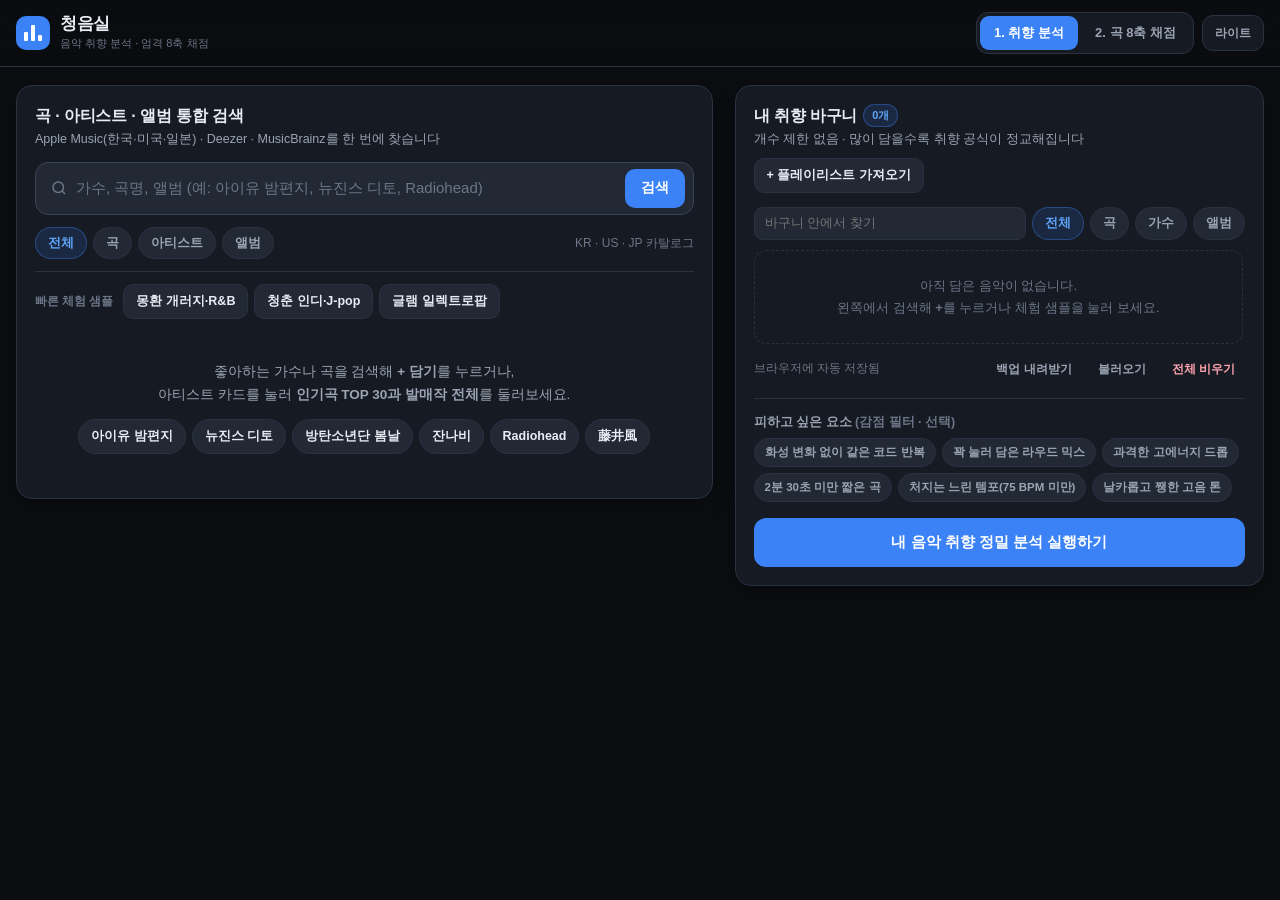
==== commit bf1ddc0f: "feat(music-taste-lab): 수록곡 다중 경로, 인기도 순 정렬·리믹스 제외, 플레이리스트 가져오기(붙여넣기·링크·캡처 인식), 추천곡, 근거 기반 8축 채점 Co-A" ====
--- a/music-taste-lab/index.html
+++ b/music-taste-lab/index.html
@@ -70,7 +70,7 @@
             <p class="card-desc">개수 제한 없음 · 많이 담을수록 취향 공식이 정교해집니다</p>
           </div>
           <div class="row-gap">
-            <button type="button" class="btn-secondary" data-act="bulkOpen">+ 여러 곡 붙여넣기</button>
+            <button type="button" class="btn-secondary" data-act="bulkOpen">+ 플레이리스트 가져오기</button>
           </div>
         </div>
         <div class="basket-toolbar">
@@ -159,16 +159,28 @@
   </div>
 </div>
 
-<!-- 붙여넣기 -->
+<!-- 플레이리스트 가져오기 -->
 <div id="bulk" class="modal-overlay" hidden role="dialog" aria-modal="true" aria-labelledby="bulkTitle">
-  <div class="modal-panel narrow">
+  <div class="modal-panel">
     <div class="modal-head">
-      <div><h3 id="bulkTitle">여러 곡 한꺼번에 붙여넣기</h3><p class="muted small">한 줄에 한 곡씩 (예: 아이유 - 밤편지)</p></div>
+      <div><h3 id="bulkTitle">플레이리스트 가져오기</h3><p class="muted small">복사한 목록·곡 링크를 붙여넣거나, 플레이리스트 화면 캡처를 올리세요</p></div>
       <button type="button" class="btn-secondary" data-act="bulkClose">닫기 ✕</button>
     </div>
     <div class="modal-body">
-      <textarea id="bulkText" rows="9" class="field-textarea" placeholder="NewJeans - Ditto&#10;검정치마 - EVERYTHING&#10;藤井風 - 死ぬのがいいわ&#10;SZA - Snooze&#10;아이유 - 밤편지"></textarea>
-      <div class="bulk-foot"><span class="muted small" id="bulkMsg">줄마다 가장 정확한 곡을 찾아 담습니다.</span><button type="button" class="btn-primary" data-act="bulkRun" id="bulkRun">일괄 추가</button></div>
+      <div class="import-grid">
+        <div>
+          <label class="field-label" for="bulkText">텍스트·링크 붙여넣기</label>
+          <textarea id="bulkText" rows="8" class="field-textarea" placeholder="NewJeans - Ditto&#10;아이유 - 밤편지&#10;https://music.apple.com/…?i=…&#10;https://youtu.be/…&#10;(멜론·스포티파이에서 복사한 ‘곡명/가수’ 두 줄 형식도 됩니다)"></textarea>
+        </div>
+        <div>
+          <span class="field-label">캡처 이미지 (여러 장 가능)</span>
+          <label class="drop" id="drop"><input type="file" accept="image/*" multiple data-act="ocrFile" hidden><span><b>이미지 선택</b> 또는 여기에 끌어다 놓기</span><span class="muted small">스포티파이·애플뮤직·멜론·유튜브뮤직 목록 화면 캡처</span></label>
+          <p class="muted small" id="ocrMsg">글자 인식은 브라우저 안에서 처리되며 이미지는 어디에도 전송되지 않습니다.</p>
+        </div>
+      </div>
+      <p class="muted small" style="margin-top:8px">Spotify 플레이리스트 링크는 곡 목록이 공개되지 않아 불러올 수 없습니다. 플레이리스트에서 곡을 전체 선택(Ctrl/⌘+A) 후 복사(Ctrl/⌘+C)해 붙여넣거나 화면을 캡처해 주세요. Spotify 곡 링크는 곡 제목만 공개되어 동명곡으로 잘못 찾을 수 있습니다.</p>
+      <div class="bulk-foot"><span class="muted small" id="bulkMsg"></span><button type="button" class="btn-primary" data-act="bulkRun" id="bulkRun">곡 찾기</button></div>
+      <div id="importResults"></div>
     </div>
   </div>
 </div>
--- a/music-taste-lab/style.css
+++ b/music-taste-lab/style.css
@@ -221,6 +221,27 @@
 .minibar i { flex: 1; height: 4px; background: var(--bg-hover); border-radius: 2px; position: relative; overflow: hidden; }
 .minibar i::after { content: ""; position: absolute; inset: 0 auto 0 0; width: var(--w, 0%); background: var(--accent); }
 
+/* 객관적 평론 */
+.review { display: flex; flex-direction: column; gap: 8px; font-size: 14px; line-height: 1.75; }
+.ratings { display: flex; flex-direction: column; gap: 6px; padding: 12px; border-radius: 12px; background: var(--bg-elevated); border: 1px solid var(--border-subtle); }
+.rating { display: grid; grid-template-columns: minmax(0, 9em) minmax(0, 1fr) 4.2em; gap: 10px; align-items: center; font-size: 13px; }
+.rating span { white-space: nowrap; overflow: hidden; text-overflow: ellipsis; }
+.rating span em { font-style: normal; font-size: 10px; color: var(--amber-text); }
+.rating i { height: 6px; border-radius: 3px; background: var(--bg-hover); position: relative; overflow: hidden; }
+.rating i::after { content: ""; position: absolute; inset: 0 auto 0 0; width: var(--w, 0%); background: var(--amber); }
+.rating b { text-align: right; font-variant-numeric: tabular-nums; }
+blockquote.wiki { margin: 0; padding: 10px 14px; border-left: 3px solid var(--accent-border); background: var(--bg-elevated); border-radius: 0 10px 10px 0; font-size: 13px; line-height: 1.7; color: var(--text-secondary); }
+details.wiki { font-size: 12.5px; color: var(--text-secondary); }
+details.wiki summary { cursor: pointer; font-weight: 600; color: var(--accent-hover); padding: 4px 0; }
+details.wiki p { margin-top: 6px; line-height: 1.65; }
+
+/* 가져오기 */
+.import-grid { display: grid; grid-template-columns: minmax(0, 1fr); gap: 14px; }
+@media (min-width: 700px) { .import-grid { grid-template-columns: minmax(0, 1.2fr) minmax(0, 1fr); } }
+.drop { display: flex; flex-direction: column; align-items: center; justify-content: center; gap: 4px; min-height: 150px; border: 1.5px dashed var(--border-strong); border-radius: 12px; background: var(--bg-elevated); cursor: pointer; text-align: center; padding: 12px; font-size: 13px; }
+.drop:hover, .drop.over { border-color: var(--accent); background: var(--accent-soft); }
+#importResults .track-row input { flex-shrink: 0; width: 16px; height: 16px; }
+
 /* 채점 탭 */
 .rubric-layout { display: grid; grid-template-columns: minmax(0, 1fr); gap: 18px; align-items: start; }
 @media (min-width: 960px) { .rubric-layout { grid-template-columns: minmax(0, 1.1fr) minmax(0, .9fr); } }
